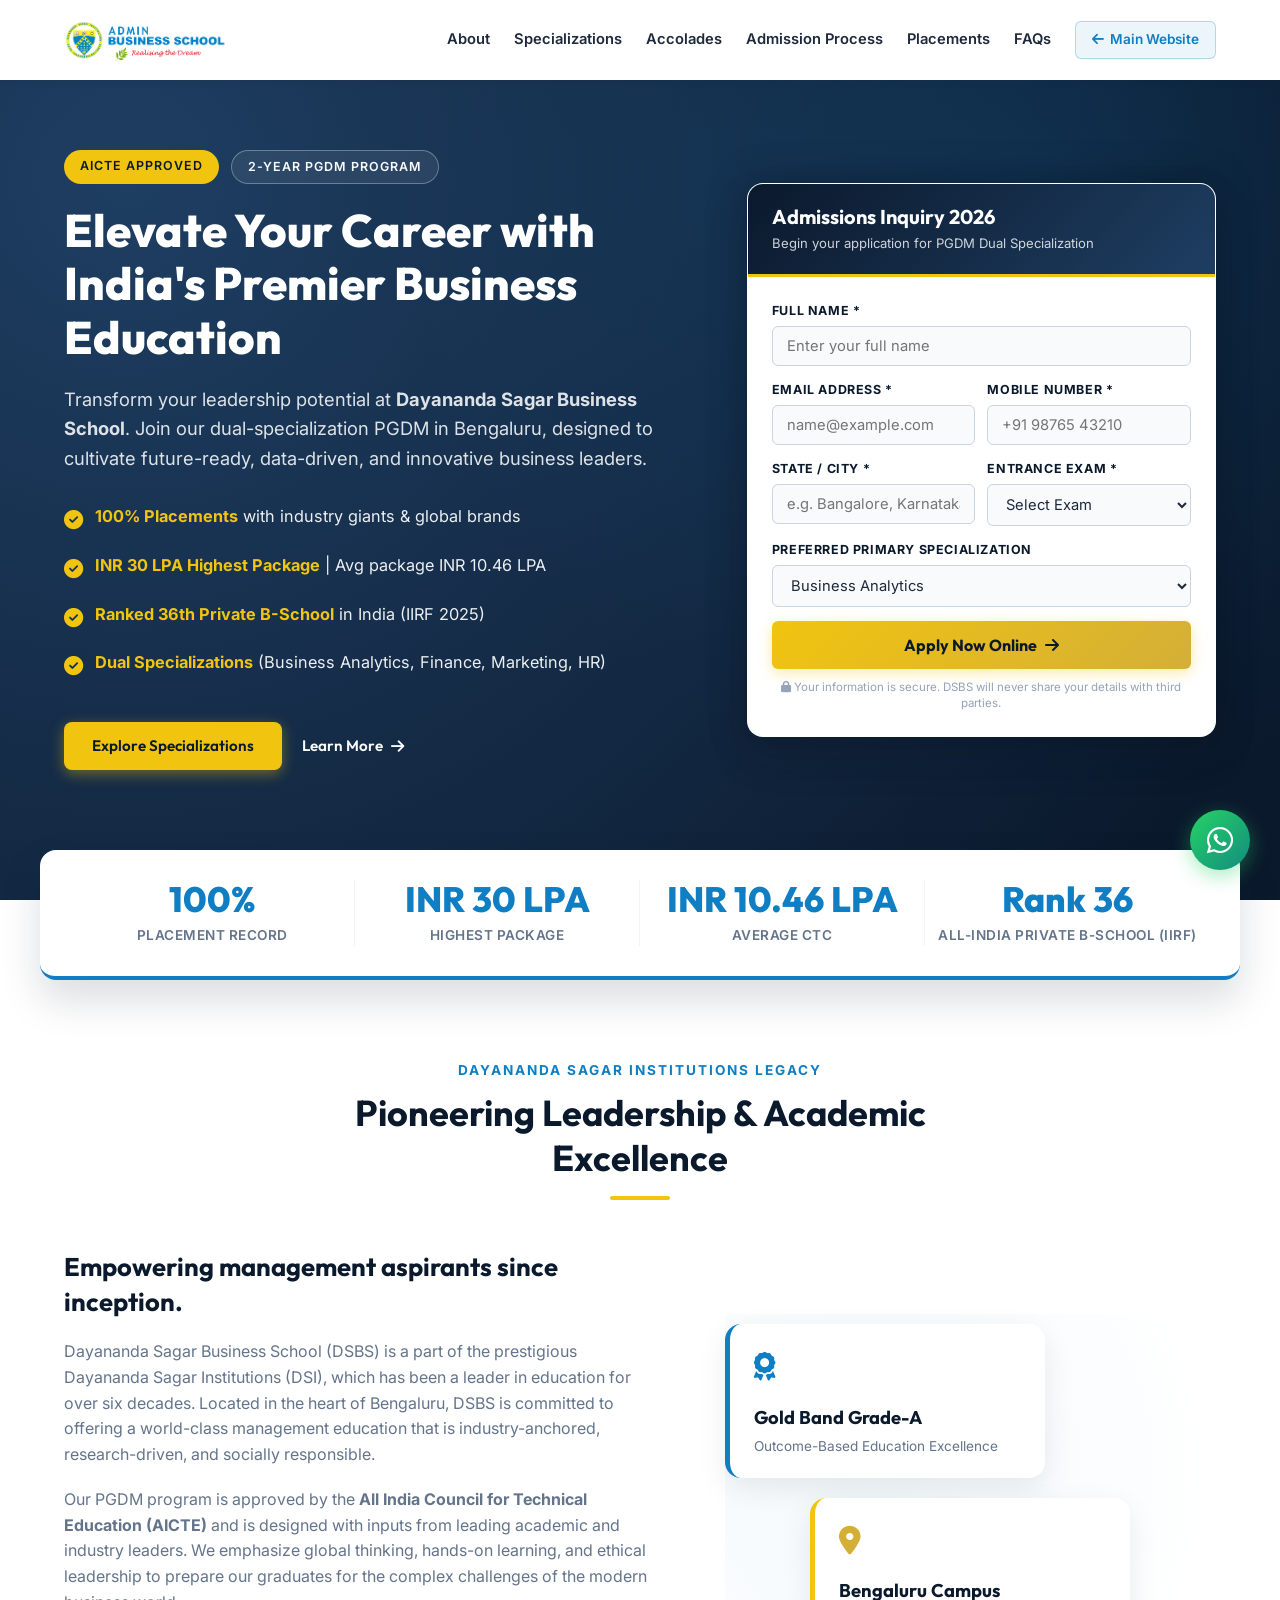
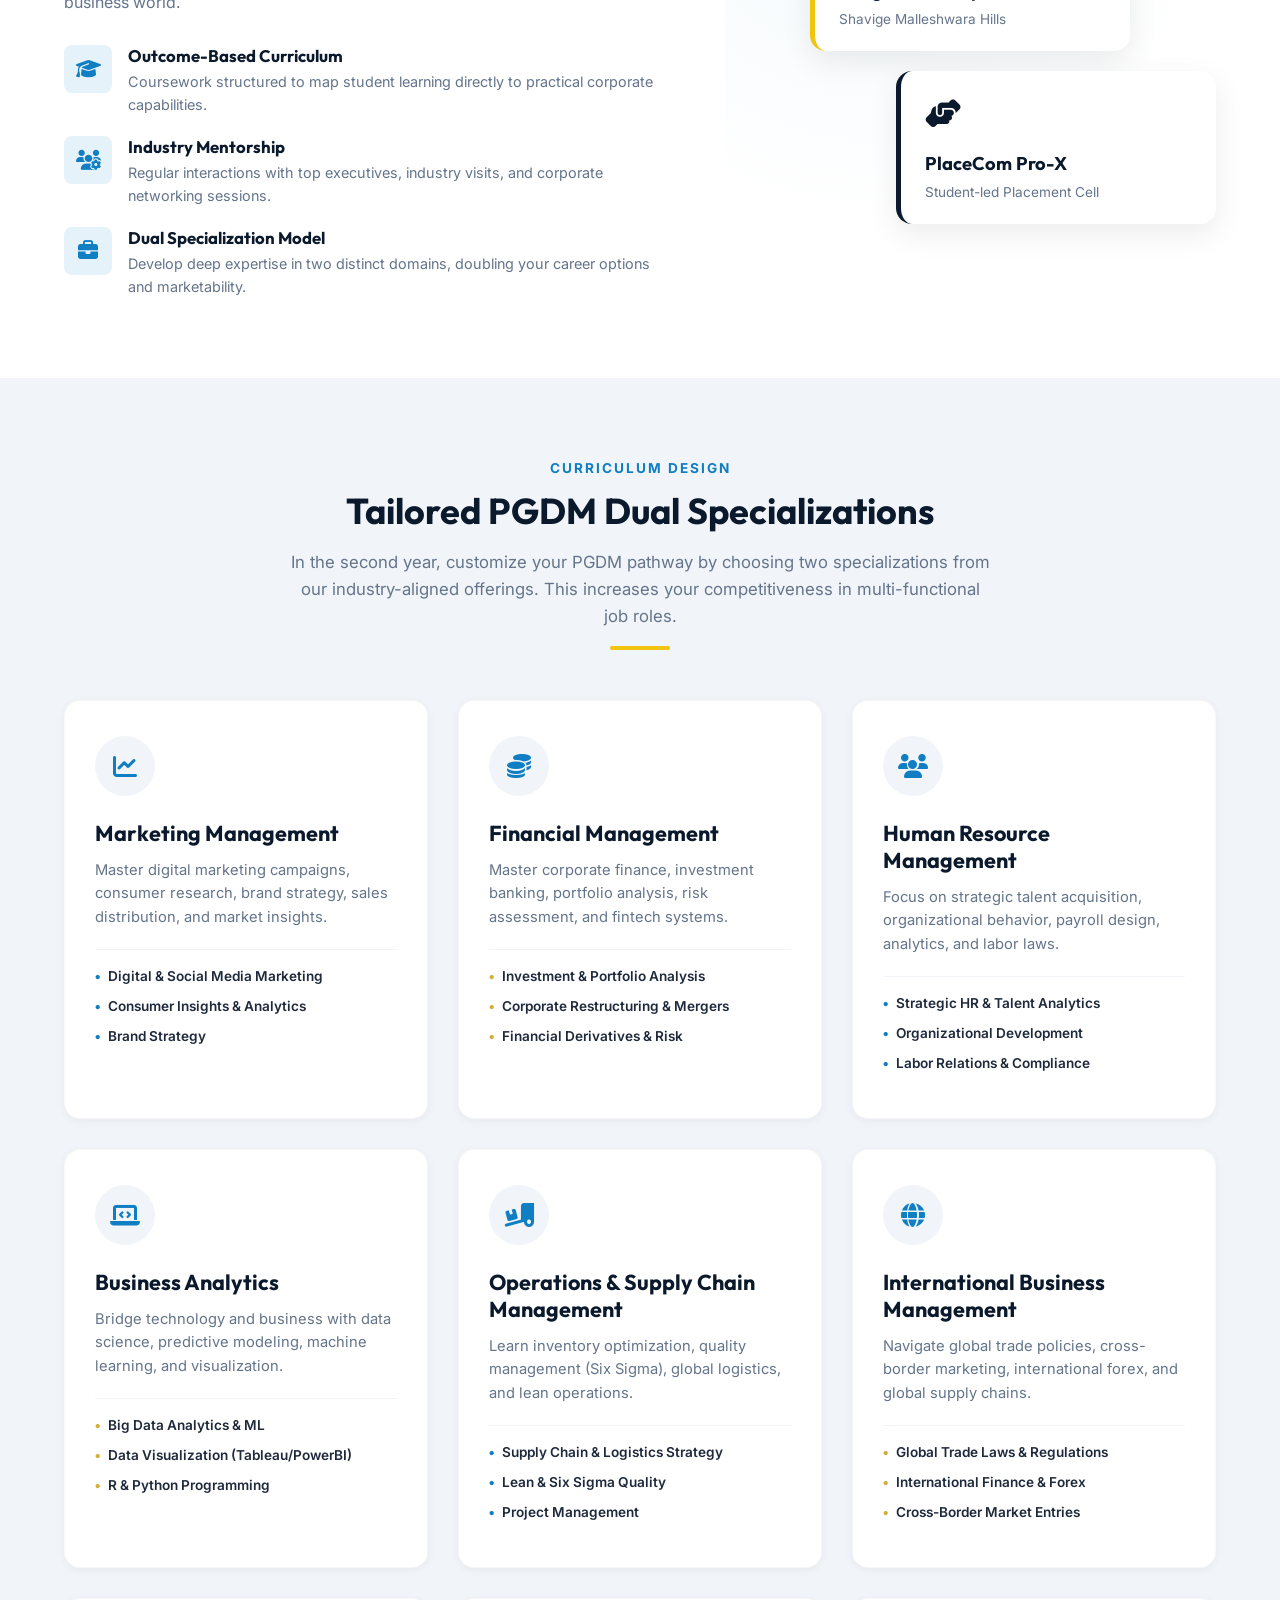
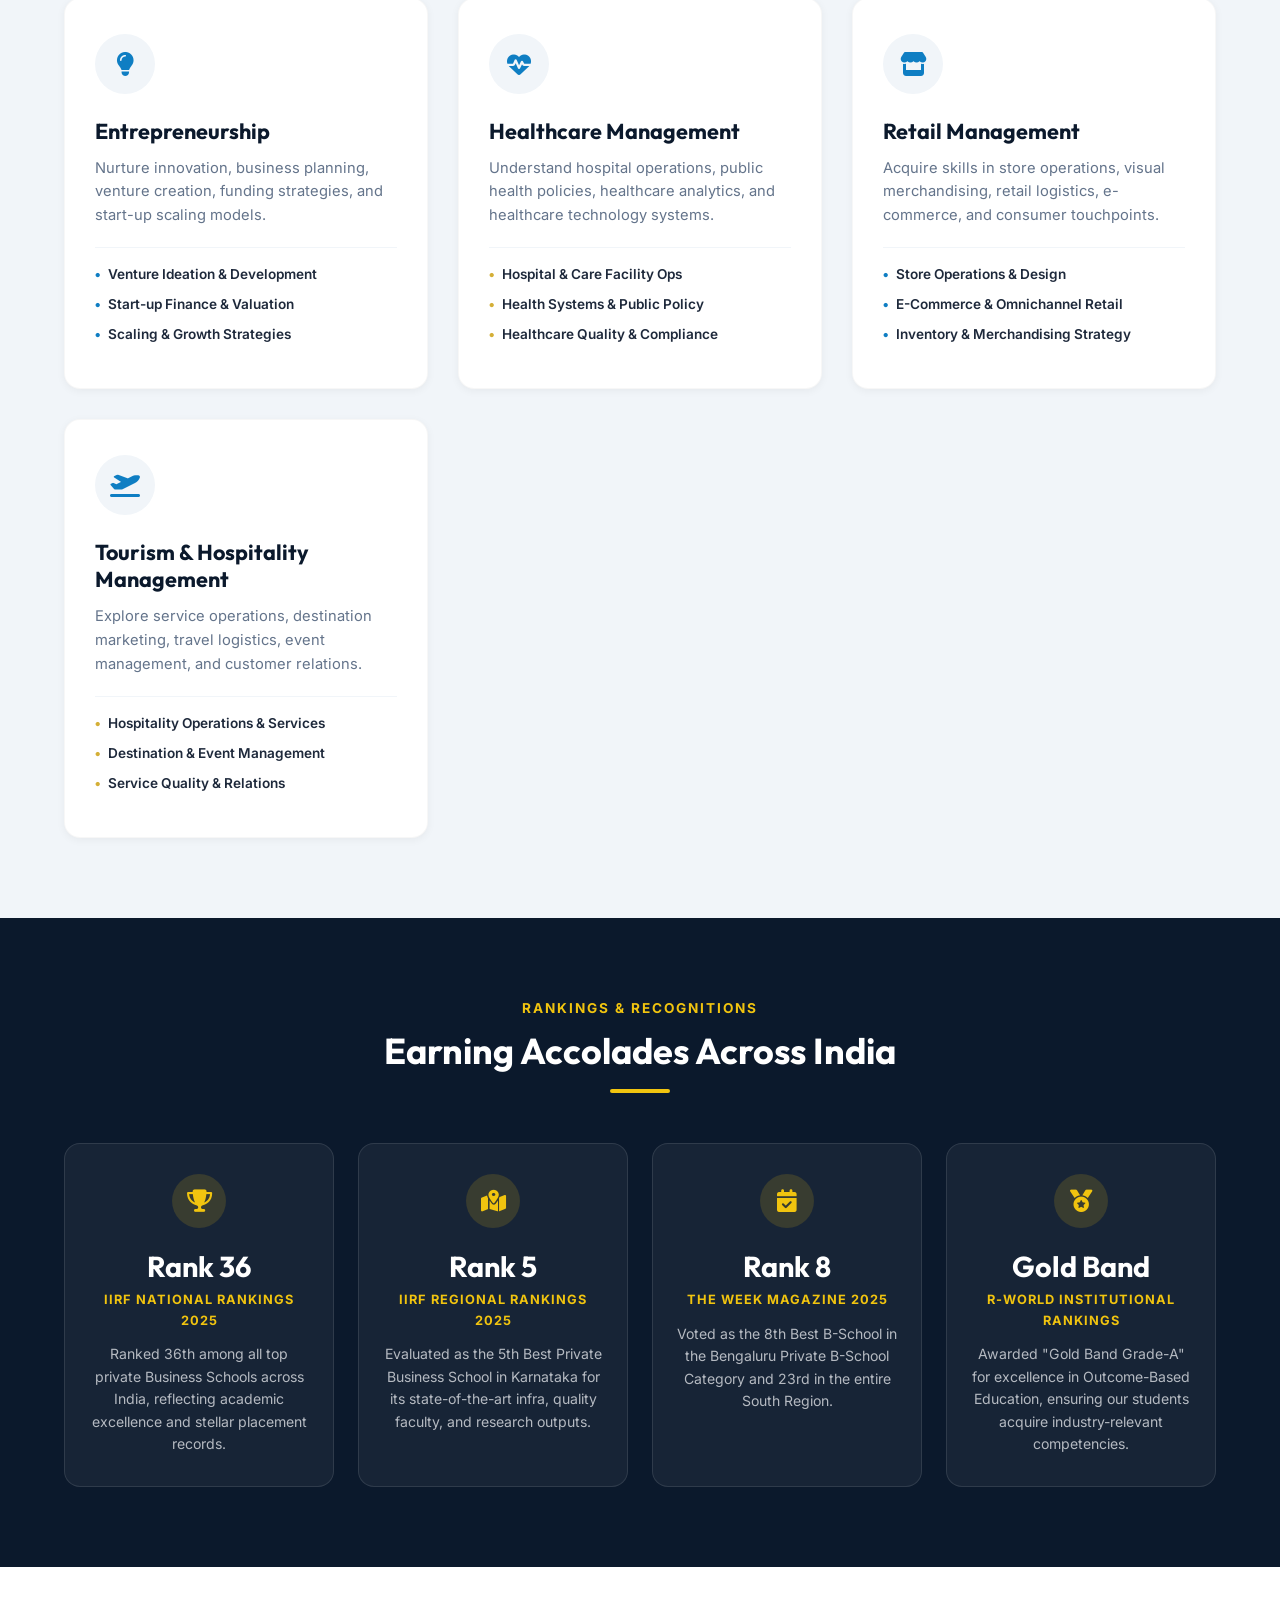
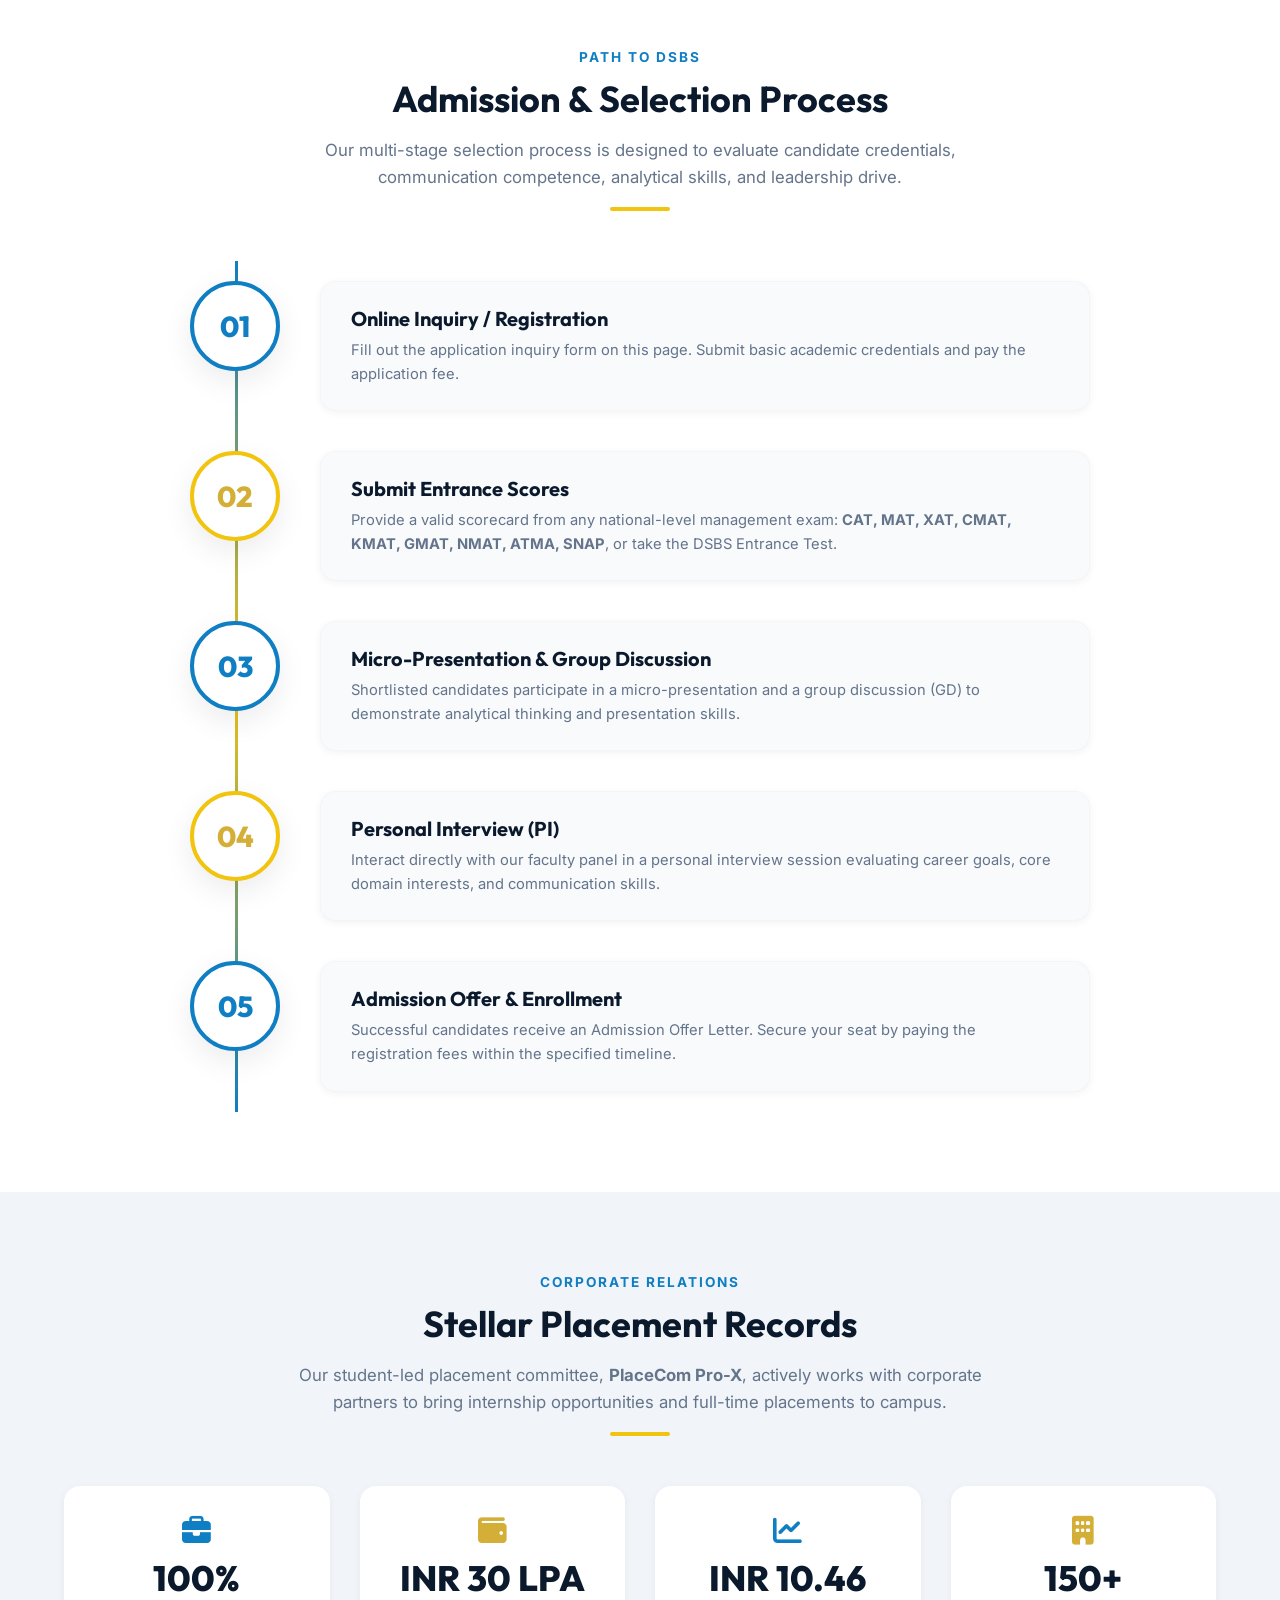
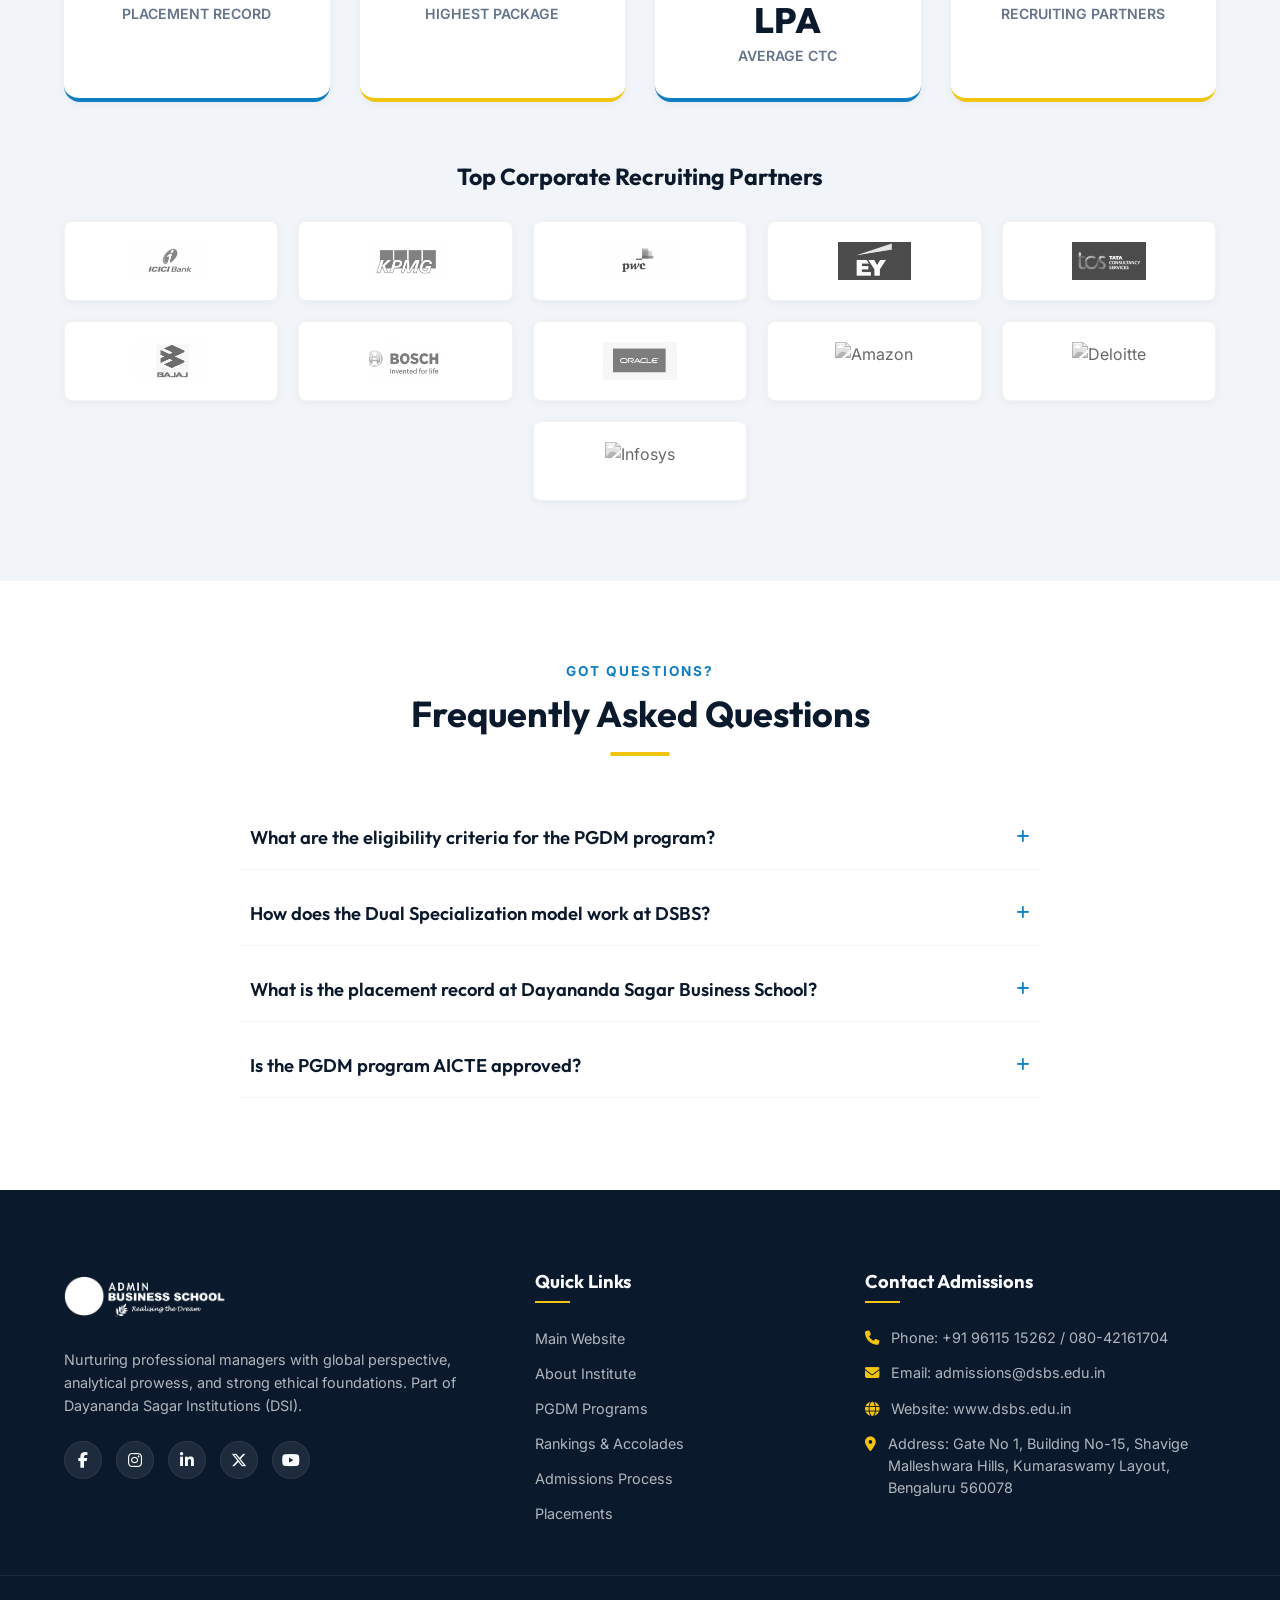
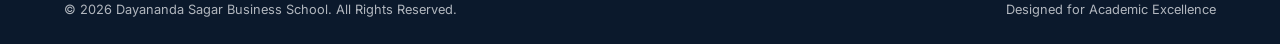
==== apply-now/index.html @ 883d714f "feat(apply-now): implement dedicated Apply Now landing page replicating https://dsbs.edu.in/apply-no" ====
<!DOCTYPE html>
<html lang="en">
<head>
    <meta charset="UTF-8">
    <meta name="viewport" content="width=device-width, initial-scale=1.0, shrink-to-fit=no">
    <meta name="description" content="Apply for AICTE Approved PGDM Admission 2026-28 at Dayananda Sagar Business School (DSBS) Bangalore. 100% placements, INR 30 LPA highest package, dual specializations.">
    <title>Dayananda Sagar Business School (DSBS) - PGDM Admissions 2026</title>
    
    <!-- Favicon -->
    <link rel="icon" type="image/png" sizes="16x16" href="../images/dsblogo-1.png">
    
    <!-- Google Fonts: Outfit & Inter for premium typography -->
    <link rel="preconnect" href="https://fonts.googleapis.com">
    <link rel="preconnect" href="https://fonts.gstatic.com" crossorigin>
    <link href="https://fonts.googleapis.com/css2?family=Inter:wght@300;400;500;600;700&family=Outfit:wght@400;500;600;700;800&display=swap" rel="stylesheet">
    
    <!-- FontAwesome 6 for Icons -->
    <link rel="stylesheet" href="https://cdnjs.cloudflare.com/ajax/libs/font-awesome/6.5.2/css/all.min.css">
    
    <!-- Apply Now Stylesheet -->
    <link rel="stylesheet" href="../assets/css/apply-now.css">

    <!-- ExtraaEdge Form CRM Widget Script -->
    <script src="https://eeconfigstaticfiles.blob.core.windows.net/staticfiles/dsbs/ee-form-widget/form-1/widget.js" defer></script>
</head>
<body>

    <!-- NAVIGATION BAR -->
    <header class="navbar" id="navbar">
        <div class="nav-container">
            <a href="../index.html" class="logo" id="logo-link" title="Dayananda Sagar Business School">
                <img src="../images/dsblogo-1.png" alt="DSBS Logo" class="header-logo-img">
            </a>
            
            <nav class="nav-links">
                <a href="#about" class="nav-link">About</a>
                <a href="#specializations" class="nav-link">Specializations</a>
                <a href="#rankings" class="nav-link">Accolades</a>
                <a href="#admissions" class="nav-link">Admission Process</a>
                <a href="#placements" class="nav-link">Placements</a>
                <a href="#faq" class="nav-link">FAQs</a>
                <a href="../index.html" class="nav-main-site-btn"><i class="fa-solid fa-arrow-left"></i> Main Website</a>
            </nav>

            <button class="mobile-menu-btn" id="menu-toggle-btn" aria-label="Open Mobile Menu">
                <span class="bar"></span>
                <span class="bar"></span>
                <span class="bar"></span>
            </button>
        </div>
    </header>

    <!-- MOBILE NAVIGATION MENU (DRAWER) -->
    <div class="backdrop" id="backdrop"></div>
    <div class="mobile-nav" id="mobile-nav">
        <div class="mobile-nav-header">
            <span>Navigation Menu</span>
            <button class="close-btn" id="menu-close-btn" aria-label="Close Mobile Menu">
                <i class="fa-solid fa-xmark"></i>
            </button>
        </div>
        <div class="mobile-nav-list">
            <a href="../index.html" class="mobile-nav-item" style="color: var(--accent-blue);"><i class="fa-solid fa-house"></i> Main Website</a>
            <a href="#about" class="mobile-nav-item">About</a>
            <a href="#specializations" class="mobile-nav-item">Specializations</a>
            <a href="#rankings" class="mobile-nav-item">Accolades</a>
            <a href="#admissions" class="mobile-nav-item">Admission Process</a>
            <a href="#placements" class="mobile-nav-item">Placements</a>
            <a href="#faq" class="mobile-nav-item">FAQs</a>
        </div>
    </div>

    <!-- HERO SECTION -->
    <section class="hero-section" id="hero-section">
        <div class="hero-overlay"></div>
        <div class="container hero-container">
            <!-- Left Info Column -->
            <div class="hero-content">
                <div class="badge-container">
                    <span class="badge badge-accent">AICTE Approved</span>
                    <span class="badge badge-outline">2-Year PGDM Program</span>
                </div>
                
                <h1 class="hero-title">Elevate Your Career with India's Premier Business Education</h1>
                
                <p class="hero-subtitle">
                    Transform your leadership potential at <strong>Dayananda Sagar Business School</strong>. Join our dual-specialization PGDM in Bengaluru, designed to cultivate future-ready, data-driven, and innovative business leaders.
                </p>
                
                <ul class="hero-features">
                    <li>
                        <div class="feat-icon"><i class="fa-solid fa-circle-check"></i></div>
                        <div class="feat-text"><strong>100% Placements</strong> with industry giants &amp; global brands</div>
                    </li>
                    <li>
                        <div class="feat-icon"><i class="fa-solid fa-circle-check"></i></div>
                        <div class="feat-text"><strong>INR 30 LPA Highest Package</strong> | Avg package INR 10.46 LPA</div>
                    </li>
                    <li>
                        <div class="feat-icon"><i class="fa-solid fa-circle-check"></i></div>
                        <div class="feat-text"><strong>Ranked 36th Private B-School</strong> in India (IIRF 2025)</div>
                    </li>
                    <li>
                        <div class="feat-icon"><i class="fa-solid fa-circle-check"></i></div>
                        <div class="feat-text"><strong>Dual Specializations</strong> (Business Analytics, Finance, Marketing, HR)</div>
                    </li>
                </ul>

                <div class="hero-cta-group">
                    <a href="#specializations" class="btn btn-secondary">Explore Specializations</a>
                    <a href="#about" class="btn btn-text">Learn More <i class="fa-solid fa-arrow-right"></i></a>
                </div>
            </div>

            <!-- Right Form Column -->
            <div class="hero-form-wrapper">
                <!-- ExtraaEdge CRM Widget Container (mount point) -->
                <div id="ee-form-1">
                    <!-- High-Converting Application Form -->
                    <div class="form-header-bar">
                        <h3>Admissions Inquiry 2026</h3>
                        <p>Begin your application for PGDM Dual Specialization</p>
                    </div>

                    <div class="native-form-body">
                        <div id="form-success-banner" class="form-success-banner">
                            <i class="fa-solid fa-circle-check" style="font-size: 1.5rem; margin-bottom: 6px; display: block;"></i>
                            <strong>Application Submitted!</strong>
                            <p style="margin: 4px 0 0; font-size: 0.85rem;">Our Admissions Team will contact you within 24 hours.</p>
                        </div>

                        <form id="dsbs-apply-native-form">
                            <div class="form-group">
                                <label for="applicant_name">Full Name *</label>
                                <input type="text" id="applicant_name" name="name" placeholder="Enter your full name" required>
                            </div>

                            <div class="form-row">
                                <div class="form-group">
                                    <label for="applicant_email">Email Address *</label>
                                    <input type="email" id="applicant_email" name="email" placeholder="name@example.com" required>
                                </div>
                                <div class="form-group">
                                    <label for="applicant_phone">Mobile Number *</label>
                                    <input type="tel" id="applicant_phone" name="phone" placeholder="+91 98765 43210" pattern="[0-9+ -]{10,15}" required>
                                </div>
                            </div>

                            <div class="form-row">
                                <div class="form-group">
                                    <label for="applicant_state">State / City *</label>
                                    <input type="text" id="applicant_state" name="location" placeholder="e.g. Bangalore, Karnataka" required>
                                </div>
                                <div class="form-group">
                                    <label for="applicant_exam">Entrance Exam *</label>
                                    <select id="applicant_exam" name="exam" required>
                                        <option value="" disabled selected>Select Exam</option>
                                        <option value="CAT">CAT</option>
                                        <option value="MAT">MAT</option>
                                        <option value="XAT">XAT</option>
                                        <option value="CMAT">CMAT</option>
                                        <option value="KMAT">KMAT</option>
                                        <option value="GMAT">GMAT</option>
                                        <option value="DSBS Test">DSBS Entrance Test</option>
                                        <option value="Awaiting Result">Appearing / Awaiting</option>
                                    </select>
                                </div>
                            </div>

                            <div class="form-group">
                                <label for="applicant_spec">Preferred Primary Specialization</label>
                                <select id="applicant_spec" name="specialization">
                                    <option value="Business Analytics">Business Analytics</option>
                                    <option value="Financial Management">Financial Management</option>
                                    <option value="Marketing Management">Marketing Management</option>
                                    <option value="Human Resources Management">Human Resources Management</option>
                                    <option value="Operations & Supply Chain">Operations &amp; Supply Chain</option>
                                    <option value="International Business">International Business</option>
                                    <option value="Entrepreneurship">Entrepreneurship</option>
                                </select>
                            </div>

                            <button type="submit" class="btn-form-submit">
                                <span>Apply Now Online</span>
                                <i class="fa-solid fa-arrow-right"></i>
                            </button>

                            <p class="form-privacy-note">
                                <i class="fa-solid fa-lock"></i> Your information is secure. DSBS will never share your details with third parties.
                            </p>
                        </form>
                    </div>
                </div>
            </div>
        </div>
    </section>

    <!-- QUICK STATS BAR -->
    <section class="stats-bar">
        <div class="container stats-container">
            <div class="stat-item">
                <span class="stat-number">100%</span>
                <span class="stat-label">Placement Record</span>
            </div>
            <div class="stat-item">
                <span class="stat-number">INR 30 LPA</span>
                <span class="stat-label">Highest Package</span>
            </div>
            <div class="stat-item">
                <span class="stat-number">INR 10.46 LPA</span>
                <span class="stat-label">Average CTC</span>
            </div>
            <div class="stat-item">
                <span class="stat-number">Rank 36</span>
                <span class="stat-label">All-India Private B-School (IIRF)</span>
            </div>
        </div>
    </section>

    <!-- ABOUT INSTITUTE SECTION -->
    <section class="about-section" id="about">
        <div class="container">
            <div class="section-header text-center">
                <span class="sub-heading">Dayananda Sagar Institutions Legacy</span>
                <h2>Pioneering Leadership &amp; Academic Excellence</h2>
                <div class="divider"></div>
            </div>
            
            <div class="about-grid">
                <div class="about-text-content">
                    <h3>Empowering management aspirants since inception.</h3>
                    <p>
                        Dayananda Sagar Business School (DSBS) is a part of the prestigious Dayananda Sagar Institutions (DSI), which has been a leader in education for over six decades. Located in the heart of Bengaluru, DSBS is committed to offering a world-class management education that is industry-anchored, research-driven, and socially responsible.
                    </p>
                    <p>
                        Our PGDM program is approved by the <strong>All India Council for Technical Education (AICTE)</strong> and is designed with inputs from leading academic and industry leaders. We emphasize global thinking, hands-on learning, and ethical leadership to prepare our graduates for the complex challenges of the modern business world.
                    </p>
                    
                    <div class="key-features-bullets">
                        <div class="bullet-item">
                            <span class="bullet-icon"><i class="fa-solid fa-graduation-cap"></i></span>
                            <div>
                                <h4>Outcome-Based Curriculum</h4>
                                <p>Coursework structured to map student learning directly to practical corporate capabilities.</p>
                            </div>
                        </div>
                        <div class="bullet-item">
                            <span class="bullet-icon"><i class="fa-solid fa-users-gear"></i></span>
                            <div>
                                <h4>Industry Mentorship</h4>
                                <p>Regular interactions with top executives, industry visits, and corporate networking sessions.</p>
                            </div>
                        </div>
                        <div class="bullet-item">
                            <span class="bullet-icon"><i class="fa-solid fa-briefcase"></i></span>
                            <div>
                                <h4>Dual Specialization Model</h4>
                                <p>Develop deep expertise in two distinct domains, doubling your career options and marketability.</p>
                            </div>
                        </div>
                    </div>
                </div>
                
                <div class="about-visual">
                    <div class="image-wrapper">
                        <div class="visual-card visual-card-1">
                            <span class="v-icon"><i class="fa-solid fa-award"></i></span>
                            <span class="v-title">Gold Band Grade-A</span>
                            <span class="v-desc">Outcome-Based Education Excellence</span>
                        </div>
                        <div class="visual-card visual-card-2">
                            <span class="v-icon"><i class="fa-solid fa-location-dot"></i></span>
                            <span class="v-title">Bengaluru Campus</span>
                            <span class="v-desc">Shavige Malleshwara Hills</span>
                        </div>
                        <div class="visual-card visual-card-3">
                            <span class="v-icon"><i class="fa-solid fa-handshake-angle"></i></span>
                            <span class="v-title">PlaceCom Pro-X</span>
                            <span class="v-desc">Student-led Placement Cell</span>
                        </div>
                    </div>
                </div>
            </div>
        </div>
    </section>

    <!-- PGDM DUAL SPECIALIZATIONS SECTION -->
    <section class="specializations-section" id="specializations">
        <div class="container">
            <div class="section-header text-center">
                <span class="sub-heading">Curriculum Design</span>
                <h2>Tailored PGDM Dual Specializations</h2>
                <p class="section-intro">
                    In the second year, customize your PGDM pathway by choosing two specializations from our industry-aligned offerings. This increases your competitiveness in multi-functional job roles.
                </p>
                <div class="divider"></div>
            </div>

            <div class="spec-grid">
                <!-- Marketing -->
                <div class="spec-card">
                    <div class="card-icon"><i class="fa-solid fa-chart-line"></i></div>
                    <h3>Marketing Management</h3>
                    <p>Master digital marketing campaigns, consumer research, brand strategy, sales distribution, and market insights.</p>
                    <ul class="spec-topics">
                        <li>Digital &amp; Social Media Marketing</li>
                        <li>Consumer Insights &amp; Analytics</li>
                        <li>Brand Strategy</li>
                    </ul>
                </div>

                <!-- Finance -->
                <div class="spec-card">
                    <div class="card-icon"><i class="fa-solid fa-coins"></i></div>
                    <h3>Financial Management</h3>
                    <p>Master corporate finance, investment banking, portfolio analysis, risk assessment, and fintech systems.</p>
                    <ul class="spec-topics">
                        <li>Investment &amp; Portfolio Analysis</li>
                        <li>Corporate Restructuring &amp; Mergers</li>
                        <li>Financial Derivatives &amp; Risk</li>
                    </ul>
                </div>

                <!-- HR -->
                <div class="spec-card">
                    <div class="card-icon"><i class="fa-solid fa-users"></i></div>
                    <h3>Human Resource Management</h3>
                    <p>Focus on strategic talent acquisition, organizational behavior, payroll design, analytics, and labor laws.</p>
                    <ul class="spec-topics">
                        <li>Strategic HR &amp; Talent Analytics</li>
                        <li>Organizational Development</li>
                        <li>Labor Relations &amp; Compliance</li>
                    </ul>
                </div>

                <!-- Business Analytics -->
                <div class="spec-card">
                    <div class="card-icon"><i class="fa-solid fa-laptop-code"></i></div>
                    <h3>Business Analytics</h3>
                    <p>Bridge technology and business with data science, predictive modeling, machine learning, and visualization.</p>
                    <ul class="spec-topics">
                        <li>Big Data Analytics &amp; ML</li>
                        <li>Data Visualization (Tableau/PowerBI)</li>
                        <li>R &amp; Python Programming</li>
                    </ul>
                </div>

                <!-- Operations & Supply Chain -->
                <div class="spec-card">
                    <div class="card-icon"><i class="fa-solid fa-truck-ramp-box"></i></div>
                    <h3>Operations &amp; Supply Chain Management</h3>
                    <p>Learn inventory optimization, quality management (Six Sigma), global logistics, and lean operations.</p>
                    <ul class="spec-topics">
                        <li>Supply Chain &amp; Logistics Strategy</li>
                        <li>Lean &amp; Six Sigma Quality</li>
                        <li>Project Management</li>
                    </ul>
                </div>

                <!-- International Business -->
                <div class="spec-card">
                    <div class="card-icon"><i class="fa-solid fa-globe"></i></div>
                    <h3>International Business Management</h3>
                    <p>Navigate global trade policies, cross-border marketing, international forex, and global supply chains.</p>
                    <ul class="spec-topics">
                        <li>Global Trade Laws &amp; Regulations</li>
                        <li>International Finance &amp; Forex</li>
                        <li>Cross-Border Market Entries</li>
                    </ul>
                </div>

                <!-- Entrepreneurship -->
                <div class="spec-card">
                    <div class="card-icon"><i class="fa-solid fa-lightbulb"></i></div>
                    <h3>Entrepreneurship</h3>
                    <p>Nurture innovation, business planning, venture creation, funding strategies, and start-up scaling models.</p>
                    <ul class="spec-topics">
                        <li>Venture Ideation &amp; Development</li>
                        <li>Start-up Finance &amp; Valuation</li>
                        <li>Scaling &amp; Growth Strategies</li>
                    </ul>
                </div>

                <!-- Healthcare Management -->
                <div class="spec-card">
                    <div class="card-icon"><i class="fa-solid fa-heart-pulse"></i></div>
                    <h3>Healthcare Management</h3>
                    <p>Understand hospital operations, public health policies, healthcare analytics, and healthcare technology systems.</p>
                    <ul class="spec-topics">
                        <li>Hospital &amp; Care Facility Ops</li>
                        <li>Health Systems &amp; Public Policy</li>
                        <li>Healthcare Quality &amp; Compliance</li>
                    </ul>
                </div>

                <!-- Retail Management -->
                <div class="spec-card">
                    <div class="card-icon"><i class="fa-solid fa-store"></i></div>
                    <h3>Retail Management</h3>
                    <p>Acquire skills in store operations, visual merchandising, retail logistics, e-commerce, and consumer touchpoints.</p>
                    <ul class="spec-topics">
                        <li>Store Operations &amp; Design</li>
                        <li>E-Commerce &amp; Omnichannel Retail</li>
                        <li>Inventory &amp; Merchandising Strategy</li>
                    </ul>
                </div>

                <!-- Tourism & Hospitality Management -->
                <div class="spec-card">
                    <div class="card-icon"><i class="fa-solid fa-plane-departure"></i></div>
                    <h3>Tourism &amp; Hospitality Management</h3>
                    <p>Explore service operations, destination marketing, travel logistics, event management, and customer relations.</p>
                    <ul class="spec-topics">
                        <li>Hospitality Operations &amp; Services</li>
                        <li>Destination &amp; Event Management</li>
                        <li>Service Quality &amp; Relations</li>
                    </ul>
                </div>
            </div>
        </div>
    </section>

    <!-- ACCOLADES & RANKINGS SECTION -->
    <section class="rankings-section" id="rankings">
        <div class="container">
            <div class="section-header text-center">
                <span class="sub-heading">Rankings &amp; Recognitions</span>
                <h2>Earning Accolades Across India</h2>
                <div class="divider"></div>
            </div>

            <div class="rankings-grid">
                <div class="rank-card">
                    <div class="rank-badge"><i class="fa-solid fa-trophy"></i></div>
                    <h3>Rank 36</h3>
                    <p class="rank-source">IIRF National Rankings 2025</p>
                    <p class="rank-desc">Ranked 36th among all top private Business Schools across India, reflecting academic excellence and stellar placement records.</p>
                </div>

                <div class="rank-card">
                    <div class="rank-badge"><i class="fa-solid fa-map-location-dot"></i></div>
                    <h3>Rank 5</h3>
                    <p class="rank-source">IIRF Regional Rankings 2025</p>
                    <p class="rank-desc">Evaluated as the 5th Best Private Business School in Karnataka for its state-of-the-art infra, quality faculty, and research outputs.</p>
                </div>

                <div class="rank-card">
                    <div class="rank-badge"><i class="fa-solid fa-calendar-check"></i></div>
                    <h3>Rank 8</h3>
                    <p class="rank-source">The Week Magazine 2025</p>
                    <p class="rank-desc">Voted as the 8th Best B-School in the Bengaluru Private B-School Category and 23rd in the entire South Region.</p>
                </div>

                <div class="rank-card">
                    <div class="rank-badge"><i class="fa-solid fa-medal"></i></div>
                    <h3>Gold Band</h3>
                    <p class="rank-source">R-World Institutional Rankings</p>
                    <p class="rank-desc">Awarded "Gold Band Grade-A" for excellence in Outcome-Based Education, ensuring our students acquire industry-relevant competencies.</p>
                </div>
            </div>
        </div>
    </section>

    <!-- ADMISSION PROCESS SECTION -->
    <section class="admissions-section" id="admissions">
        <div class="container">
            <div class="section-header text-center">
                <span class="sub-heading">Path to DSBS</span>
                <h2>Admission &amp; Selection Process</h2>
                <p class="section-intro">Our multi-stage selection process is designed to evaluate candidate credentials, communication competence, analytical skills, and leadership drive.</p>
                <div class="divider"></div>
            </div>

            <div class="timeline">
                <div class="timeline-step">
                    <div class="step-num">01</div>
                    <div class="step-content">
                        <h3>Online Inquiry / Registration</h3>
                        <p>Fill out the application inquiry form on this page. Submit basic academic credentials and pay the application fee.</p>
                    </div>
                </div>

                <div class="timeline-step">
                    <div class="step-num">02</div>
                    <div class="step-content">
                        <h3>Submit Entrance Scores</h3>
                        <p>Provide a valid scorecard from any national-level management exam: <strong>CAT, MAT, XAT, CMAT, KMAT, GMAT, NMAT, ATMA, SNAP</strong>, or take the DSBS Entrance Test.</p>
                    </div>
                </div>

                <div class="timeline-step">
                    <div class="step-num">03</div>
                    <div class="step-content">
                        <h3>Micro-Presentation &amp; Group Discussion</h3>
                        <p>Shortlisted candidates participate in a micro-presentation and a group discussion (GD) to demonstrate analytical thinking and presentation skills.</p>
                    </div>
                </div>

                <div class="timeline-step">
                    <div class="step-num">04</div>
                    <div class="step-content">
                        <h3>Personal Interview (PI)</h3>
                        <p>Interact directly with our faculty panel in a personal interview session evaluating career goals, core domain interests, and communication skills.</p>
                    </div>
                </div>

                <div class="timeline-step">
                    <div class="step-num">05</div>
                    <div class="step-content">
                        <h3>Admission Offer &amp; Enrollment</h3>
                        <p>Successful candidates receive an Admission Offer Letter. Secure your seat by paying the registration fees within the specified timeline.</p>
                    </div>
                </div>
            </div>
        </div>
    </section>

    <!-- PLACEMENTS SECTION -->
    <section class="placements-section" id="placements">
        <div class="container">
            <div class="section-header text-center">
                <span class="sub-heading">Corporate Relations</span>
                <h2>Stellar Placement Records</h2>
                <p class="section-intro">Our student-led placement committee, <strong>PlaceCom Pro-X</strong>, actively works with corporate partners to bring internship opportunities and full-time placements to campus.</p>
                <div class="divider"></div>
            </div>

            <div class="placements-stats-grid">
                <div class="p-stat-box">
                    <i class="fa-solid fa-briefcase"></i>
                    <span class="p-num">100%</span>
                    <span class="p-label">Placement Record</span>
                </div>
                <div class="p-stat-box">
                    <i class="fa-solid fa-wallet"></i>
                    <span class="p-num">INR 30 LPA</span>
                    <span class="p-label">Highest Package</span>
                </div>
                <div class="p-stat-box">
                    <i class="fa-solid fa-chart-line"></i>
                    <span class="p-num">INR 10.46 LPA</span>
                    <span class="p-label">Average CTC</span>
                </div>
                <div class="p-stat-box">
                    <i class="fa-solid fa-building"></i>
                    <span class="p-num">150+</span>
                    <span class="p-label">Recruiting Partners</span>
                </div>
            </div>

            <h3 class="recruiters-title text-center">Top Corporate Recruiting Partners</h3>
            <div class="recruiters-grid">
                <div class="recruiter-card">
                    <img src="../images/ici-290x150-652e96c1dce0430c825d082c06302d3a.png" alt="ICICI Bank" class="recruiter-logo">
                </div>
                <div class="recruiter-card">
                    <img src="../images/kp-290x150-a3d18a7ab4d5923e657d76c8369163db.png" alt="KPMG" class="recruiter-logo">
                </div>
                <div class="recruiter-card">
                    <img src="../images/pwc-290x150-c10855eab670dd946bd134a850440060.png" alt="PwC" class="recruiter-logo">
                </div>
                <div class="recruiter-card">
                    <img src="../images/ey-290x150-514b990768839bff21531dd0db56b975.png" alt="EY" class="recruiter-logo">
                </div>
                <div class="recruiter-card">
                    <img src="../images/tcs-290x150-6fdfa428506746f9fcc61ae6b4912d17.png" alt="TCS" class="recruiter-logo">
                </div>
                <div class="recruiter-card">
                    <img src="../images/baj-290x150-76e75b9d76d6fc0e5b655faa1bf0ce72.png" alt="Bajaj Finserv" class="recruiter-logo">
                </div>
                <div class="recruiter-card">
                    <img src="../images/bosc-290x150-a82888b56e826d8c9c59e9a03138d196.png" alt="Bosch" class="recruiter-logo">
                </div>
                <div class="recruiter-card">
                    <img src="../images/ora-290x150-081d07fc1c2f4934465fb97059ebc447.png" alt="Oracle" class="recruiter-logo">
                </div>
                <div class="recruiter-card">
                    <img src="https://upload.wikimedia.org/wikipedia/commons/a/a9/Amazon_logo.svg" alt="Amazon" class="recruiter-logo">
                </div>
                <div class="recruiter-card">
                    <img src="https://upload.wikimedia.org/wikipedia/commons/e/ed/Logo_of_Deloitte.svg" alt="Deloitte" class="recruiter-logo">
                </div>
                <div class="recruiter-card">
                    <img src="https://upload.wikimedia.org/wikipedia/commons/9/95/Infosys_logo.svg" alt="Infosys" class="recruiter-logo">
                </div>
            </div>
        </div>
    </section>

    <!-- FAQ SECTION -->
    <section class="faq-section" id="faq">
        <div class="container">
            <div class="section-header text-center">
                <span class="sub-heading">Got Questions?</span>
                <h2>Frequently Asked Questions</h2>
                <div class="divider"></div>
            </div>

            <div class="faq-accordion">
                <div class="faq-item">
                    <button class="faq-question">
                        <span>What are the eligibility criteria for the PGDM program?</span>
                        <span class="faq-icon"><i class="fa-solid fa-plus"></i></span>
                    </button>
                    <div class="faq-answer">
                        <p>Candidates must hold a Bachelor’s degree in any discipline from a recognized university with a minimum aggregate of 50% marks (45% for SC/ST candidates). In addition, candidates must have a valid score in CAT, MAT, XAT, CMAT, GMAT, NMAT, ATMA, KMAT, SNAP, or the DSBS Entrance Test.</p>
                    </div>
                </div>

                <div class="faq-item">
                    <button class="faq-question">
                        <span>How does the Dual Specialization model work at DSBS?</span>
                        <span class="faq-icon"><i class="fa-solid fa-plus"></i></span>
                    </button>
                    <div class="faq-answer">
                        <p>DSBS offers a unique dual specialization opportunity. During the first year, students cover core management concepts. In the second year, students choose two specializations (such as Business Analytics + Finance, or Marketing + HR) to pursue, doubling their domain knowledge and career opportunities in multi-functional job roles.</p>
                    </div>
                </div>

                <div class="faq-item">
                    <button class="faq-question">
                        <span>What is the placement record at Dayananda Sagar Business School?</span>
                        <span class="faq-icon"><i class="fa-solid fa-plus"></i></span>
                    </button>
                    <div class="faq-answer">
                        <p>DSBS has a stellar track record of 100% placements for its PGDM batches. For recent placement drives, the highest package offered was INR 30 LPA, and the average salary package ranges between INR 10.25 LPA and INR 10.46 LPA. Key recruiters include Amazon, Deloitte, KPMG, PwC, ICICI Bank, and Infosys.</p>
                    </div>
                </div>

                <div class="faq-item">
                    <button class="faq-question">
                        <span>Is the PGDM program AICTE approved?</span>
                        <span class="faq-icon"><i class="fa-solid fa-plus"></i></span>
                    </button>
                    <div class="faq-answer">
                        <p>Yes, the 2-Year Post Graduate Diploma in Management (PGDM) program at Dayananda Sagar Business School is fully approved by the All India Council for Technical Education (AICTE), Ministry of Education, Government of India.</p>
                    </div>
                </div>
            </div>
        </div>
    </section>

    <!-- WHATSAPP FLOATING BUTTON -->
    <a href="https://wa.me/919611515262?text=Hi%20I%20want%20to%20know%20about%20MBA%20admissions" class="whatsapp-float" target="_blank" rel="noopener" aria-label="Chat on WhatsApp">
        <i class="fa-brands fa-whatsapp"></i>
        <span class="whatsapp-tooltip">Chat with Admissions Panel</span>
    </a>

    <!-- FOOTER -->
    <footer class="footer">
        <div class="container footer-grid">
            <div class="footer-about">
                <a href="../index.html" class="footer-logo-link">
                    <img src="../images/dsblogo-1.png" alt="DSBS Logo" class="footer-logo-img">
                </a>
                <p>Nurturing professional managers with global perspective, analytical prowess, and strong ethical foundations. Part of Dayananda Sagar Institutions (DSI).</p>
                <div class="social-links">
                    <a href="https://www.facebook.com/Dayananda-Sagar-Business-School-DSBS-102601089234953" target="_blank" rel="noopener" aria-label="Facebook"><i class="fa-brands fa-facebook-f"></i></a>
                    <a href="https://www.instagram.com/dsbs_pgdm/" target="_blank" rel="noopener" aria-label="Instagram"><i class="fa-brands fa-instagram"></i></a>
                    <a href="https://www.linkedin.com/in/dayananda-sagar-business-school-dsbs-55bb971ba/" target="_blank" rel="noopener" aria-label="LinkedIn"><i class="fa-brands fa-linkedin-in"></i></a>
                    <a href="https://twitter.com/DSBSBangalore" target="_blank" rel="noopener" aria-label="Twitter"><i class="fa-brands fa-x-twitter"></i></a>
                    <a href="https://youtube.com/@dayanandsagarbusinessschoo6026" target="_blank" rel="noopener" aria-label="YouTube"><i class="fa-brands fa-youtube"></i></a>
                </div>
            </div>

            <div class="footer-links">
                <h3>Quick Links</h3>
                <ul>
                    <li><a href="../index.html">Main Website</a></li>
                    <li><a href="#about">About Institute</a></li>
                    <li><a href="#specializations">PGDM Programs</a></li>
                    <li><a href="#rankings">Rankings &amp; Accolades</a></li>
                    <li><a href="#admissions">Admissions Process</a></li>
                    <li><a href="#placements">Placements</a></li>
                </ul>
            </div>

            <div class="footer-contact">
                <h3>Contact Admissions</h3>
                <p><i class="fa-solid fa-phone"></i> <span>Phone: <a href="tel:+919611515262">+91 96115 15262</a> / <a href="tel:08042161704">080-42161704</a></span></p>
                <p><i class="fa-solid fa-envelope"></i> <span>Email: <a href="mailto:admissions@dsbs.edu.in">admissions@dsbs.edu.in</a></span></p>
                <p><i class="fa-solid fa-globe"></i> <span>Website: <a href="../index.html">www.dsbs.edu.in</a></span></p>
                <p><i class="fa-solid fa-location-dot"></i> <span>Address: Gate No 1, Building No-15, Shavige Malleshwara Hills, Kumaraswamy Layout, Bengaluru 560078</span></p>
            </div>
        </div>
        <div class="footer-bottom">
            <div class="container footer-bottom-flex">
                <p>&copy; 2026 Dayananda Sagar Business School. All Rights Reserved.</p>
                <p>Designed for Academic Excellence</p>
            </div>
        </div>
    </footer>

    <!-- Interactive Script -->
    <script src="../assets/js/apply-now.js"></script>
</body>
</html>
---- assets/css/apply-now.css ----
/* ==========================================================================
   Dayananda Sagar Business School (DSBS) - Apply Now Design System & Styles
   Direct Replica of https://dsbs.edu.in/apply-now/
   ========================================================================== */

/* 1. VARIABLES & THEME CONFIGURATION */
:root {
    /* Color Palette */
    --primary-navy: #0B192C;
    --secondary-navy: #1E3E62;
    --accent-blue: #0F7EC3;
    --accent-blue-rgb: 15, 126, 195;
    --accent-gold: #F1C40F;
    --accent-gold-dark: #D4AF37;
    --accent-gold-rgb: 241, 196, 15;

    /* Neutral Colors */
    --text-dark: #1E293B;
    --text-muted: #64748B;
    --text-light: #F8FAFC;
    --bg-light: #F8FAFC;
    --bg-white: #FFFFFF;
    --bg-gray: #F1F5F9;

    /* Layout Details */
    --navbar-height: 80px;
    --border-radius-sm: 8px;
    --border-radius-md: 16px;
    --border-radius-lg: 24px;
    --transition-smooth: all 0.35s cubic-bezier(0.25, 0.8, 0.25, 1);
    --shadow-sm: 0 2px 8px rgba(0, 0, 0, 0.05);
    --shadow-md: 0 10px 30px rgba(0, 0, 0, 0.08);
    --shadow-lg: 0 20px 40px rgba(11, 25, 44, 0.15);
    --shadow-glow: 0 0 20px rgba(241, 196, 15, 0.35);
}

/* 2. RESET & BASE STYLES */
* {
    margin: 0;
    padding: 0;
    box-sizing: border-box;
}

html {
    scroll-behavior: smooth;
    font-size: 16px;
}

body {
    font-family: 'Inter', -apple-system, BlinkMacSystemFont, 'Segoe UI', Roboto, sans-serif;
    color: var(--text-dark);
    background-color: var(--bg-white);
    line-height: 1.6;
    overflow-x: hidden;
}

h1,
h2,
h3,
h4,
h5,
h6 {
    font-family: 'Outfit', sans-serif;
    color: var(--primary-navy);
    font-weight: 700;
    line-height: 1.25;
}

a {
    color: var(--accent-blue);
    text-decoration: none;
    transition: var(--transition-smooth);
}

a:hover {
    color: var(--secondary-navy);
}

ul {
    list-style: none;
}

img {
    max-width: 100%;
    height: auto;
    display: block;
}

/* 3. REUSABLE UTILITIES */
.container {
    width: 100%;
    max-width: 1200px;
    margin: 0 auto;
    padding: 0 24px;
}

.text-center {
    text-align: center;
}

/* Buttons */
.btn {
    display: inline-flex;
    align-items: center;
    justify-content: center;
    padding: 12px 28px;
    font-family: 'Outfit', sans-serif;
    font-size: 0.95rem;
    font-weight: 600;
    border-radius: var(--border-radius-sm);
    transition: var(--transition-smooth);
    cursor: pointer;
    border: none;
    gap: 8px;
}

.btn-primary {
    background-color: var(--accent-blue);
    color: var(--bg-white);
    box-shadow: 0 4px 14px rgba(15, 126, 195, 0.4);
}

.btn-primary:hover {
    background-color: #0c69a3;
    transform: translateY(-2px);
    box-shadow: 0 6px 20px rgba(15, 126, 195, 0.5);
    color: var(--bg-white);
}

.btn-secondary {
    background-color: var(--accent-gold);
    color: var(--primary-navy);
    box-shadow: 0 4px 14px rgba(241, 196, 15, 0.4);
}

.btn-secondary:hover {
    background-color: var(--accent-gold-dark);
    transform: translateY(-2px);
    box-shadow: 0 6px 20px rgba(241, 196, 15, 0.5);
}

.btn-text {
    background: transparent;
    color: var(--text-light);
    padding: 12px 0;
}

.btn-text:hover {
    color: var(--accent-gold);
    transform: translateX(4px);
}

/* Badges */
.badge-container {
    display: flex;
    gap: 12px;
    margin-bottom: 20px;
    flex-wrap: wrap;
}

.badge {
    display: inline-block;
    padding: 6px 16px;
    font-size: 0.78rem;
    font-weight: 600;
    text-transform: uppercase;
    letter-spacing: 1px;
    border-radius: 50px;
}

.badge-accent {
    background-color: var(--accent-gold);
    color: var(--primary-navy);
}

.badge-outline {
    border: 1px solid rgba(255, 255, 255, 0.3);
    color: var(--text-light);
    background-color: rgba(255, 255, 255, 0.08);
    backdrop-filter: blur(4px);
}

/* Sections Global */
section {
    padding: 80px 0;
}

.section-header {
    max-width: 700px;
    margin: 0 auto 50px;
}

.section-header h2 {
    font-size: 2.25rem;
    margin-top: 8px;
    margin-bottom: 16px;
}

.sub-heading {
    text-transform: uppercase;
    font-size: 0.85rem;
    font-weight: 700;
    letter-spacing: 2px;
    color: var(--accent-blue);
    display: block;
}

.section-intro {
    color: var(--text-muted);
    font-size: 1.05rem;
}

.divider {
    width: 60px;
    height: 4px;
    background-color: var(--accent-gold);
    margin: 16px auto 0;
    border-radius: 2px;
}

/* 4. NAVBAR */
.navbar {
    background-color: var(--bg-white);
    position: fixed;
    top: 0;
    left: 0;
    width: 100%;
    height: var(--navbar-height);
    box-shadow: var(--shadow-sm);
    z-index: 1000;
    transition: var(--transition-smooth);
    display: flex;
    align-items: center;
}

.navbar.scrolled {
    height: 70px;
    box-shadow: var(--shadow-md);
    background-color: rgba(255, 255, 255, 0.95);
    backdrop-filter: blur(10px);
}

.nav-container {
    width: 100%;
    max-width: 1200px;
    margin: 0 auto;
    padding: 0 24px;
    display: flex;
    justify-content: space-between;
    align-items: center;
}

.logo {
    display: flex;
    align-items: center;
    gap: 12px;
}

.header-logo-img {
    height: 52px;
    width: auto;
    object-fit: contain;
    transition: var(--transition-smooth);
}

.navbar.scrolled .header-logo-img {
    height: 44px;
}

.nav-links {
    display: flex;
    gap: 24px;
    align-items: center;
}

.nav-link {
    font-weight: 600;
    color: var(--text-dark);
    font-size: 0.92rem;
    position: relative;
    padding: 8px 0;
}

.nav-link::after {
    content: '';
    position: absolute;
    bottom: 0;
    left: 0;
    width: 0;
    height: 2px;
    background-color: var(--accent-blue);
    transition: var(--transition-smooth);
}

.nav-link:hover {
    color: var(--accent-blue);
}

.nav-link:hover::after {
    width: 100%;
}

.nav-main-site-btn {
    padding: 7px 16px;
    font-size: 0.85rem;
    background: rgba(15, 126, 195, 0.08);
    color: var(--accent-blue);
    border-radius: 6px;
    font-weight: 600;
    border: 1px solid rgba(15, 126, 195, 0.25);
    display: inline-flex;
    align-items: center;
    gap: 6px;
    transition: all 0.25s ease;
}

.nav-main-site-btn:hover {
    background: var(--accent-blue);
    color: #FFFFFF;
}

.mobile-menu-btn {
    display: none;
    flex-direction: column;
    justify-content: space-between;
    width: 24px;
    height: 18px;
    background: transparent;
    border: none;
    cursor: pointer;
}

.mobile-menu-btn .bar {
    width: 100%;
    height: 3px;
    background-color: var(--primary-navy);
    border-radius: 4px;
    transition: var(--transition-smooth);
}

/* 5. HERO SECTION */
.hero-section {
    position: relative;
    min-height: 100vh;
    padding-top: calc(var(--navbar-height) + 40px);
    padding-bottom: 100px;
    background: radial-gradient(circle at 10% 20%, var(--secondary-navy) 0%, var(--primary-navy) 90%);
    display: flex;
    align-items: center;
    color: var(--text-light);
    overflow: hidden;
}

.hero-overlay {
    position: absolute;
    top: 0;
    left: 0;
    width: 100%;
    height: 100%;
    background-image: radial-gradient(circle at 80% 20%, rgba(15, 126, 195, 0.15) 0%, transparent 50%);
    pointer-events: none;
    z-index: 1;
}

.hero-container {
    position: relative;
    z-index: 2;
    display: grid;
    grid-template-columns: 1.15fr 0.85fr;
    gap: 48px;
    align-items: center;
}

.hero-content {
    animation: fadeInUp 0.8s ease-out;
}

.hero-title {
    font-size: 2.85rem;
    color: var(--bg-white);
    margin-bottom: 20px;
    font-weight: 800;
    line-height: 1.18;
}

.hero-subtitle {
    font-size: 1.15rem;
    color: rgba(248, 250, 252, 0.88);
    margin-bottom: 30px;
    font-weight: 400;
    line-height: 1.6;
}

.hero-features {
    display: flex;
    flex-direction: column;
    gap: 16px;
    margin-bottom: 40px;
}

.hero-features li {
    display: flex;
    align-items: flex-start;
    gap: 12px;
}

.feat-icon {
    color: var(--accent-gold);
    font-size: 1.2rem;
    margin-top: 2px;
}

.feat-text {
    font-size: 1.02rem;
    color: rgba(248, 250, 252, 0.95);
}

.feat-text strong {
    color: var(--accent-gold);
}

.hero-cta-group {
    display: flex;
    align-items: center;
    gap: 20px;
}

/* CRM Form Wrapper */
.hero-form-wrapper {
    animation: fadeInRight 0.8s ease-out;
    background: #FFFFFF;
    border-radius: var(--border-radius-md);
    box-shadow: var(--shadow-lg), 0 0 40px rgba(0, 0, 0, 0.25);
    overflow: hidden;
    position: relative;
    border: 1px solid rgba(255, 255, 255, 0.2);
}

.form-header-bar {
    background: linear-gradient(135deg, var(--primary-navy), var(--secondary-navy));
    padding: 20px 24px;
    color: #FFFFFF;
    border-bottom: 3px solid var(--accent-gold);
}

.form-header-bar h3 {
    color: #FFFFFF;
    font-size: 1.25rem;
    margin-bottom: 4px;
}

.form-header-bar p {
    font-size: 0.82rem;
    color: rgba(255, 255, 255, 0.8);
    margin: 0;
}

.native-form-body {
    padding: 24px;
    background: #FFFFFF;
}

.form-group {
    margin-bottom: 14px;
}

.form-group label {
    display: block;
    font-size: 0.78rem;
    font-weight: 700;
    text-transform: uppercase;
    letter-spacing: 0.6px;
    color: var(--primary-navy);
    margin-bottom: 5px;
}

.form-group input,
.form-group select {
    width: 100%;
    padding: 10px 14px;
    border: 1.5px solid #CBD5E1;
    border-radius: 6px;
    font-family: inherit;
    font-size: 0.92rem;
    color: var(--text-dark);
    transition: all 0.2s ease;
    background: #F8FAFC;
}

.form-group input:focus,
.form-group select:focus {
    outline: none;
    border-color: var(--accent-blue);
    background: #FFFFFF;
    box-shadow: 0 0 0 3px rgba(15, 126, 195, 0.15);
}

.form-row {
    display: grid;
    grid-template-columns: 1fr 1fr;
    gap: 12px;
}

.btn-form-submit {
    width: 100%;
    background: linear-gradient(135deg, #F1C40F, #D4AF37);
    color: #0B192C;
    border: none;
    padding: 14px 20px;
    font-family: 'Outfit', sans-serif;
    font-size: 1rem;
    font-weight: 700;
    border-radius: 6px;
    cursor: pointer;
    box-shadow: 0 4px 14px rgba(241, 196, 15, 0.35);
    transition: all 0.25s ease;
    display: flex;
    align-items: center;
    justify-content: center;
    gap: 8px;
    margin-top: 8px;
}

.btn-form-submit:hover {
    transform: translateY(-2px);
    box-shadow: 0 6px 20px rgba(241, 196, 15, 0.5);
    background: linear-gradient(135deg, #ffd428, #e5be3c);
}

.form-privacy-note {
    font-size: 0.72rem;
    color: #94A3B8;
    text-align: center;
    margin-top: 10px;
    line-height: 1.4;
}

.form-success-banner {
    display: none;
    background: #ECFDF5;
    border: 1.5px solid #10B981;
    color: #065F46;
    padding: 16px;
    border-radius: 8px;
    margin-bottom: 16px;
    text-align: center;
}

.form-success-banner.active {
    display: block;
    animation: fadeInUp 0.4s ease;
}

/* 6. QUICK STATS BAR */
.stats-bar {
    padding: 0;
    margin-top: -50px;
    position: relative;
    z-index: 10;
}

.stats-container {
    background-color: var(--bg-white);
    border-radius: var(--border-radius-md);
    box-shadow: var(--shadow-lg);
    display: grid;
    grid-template-columns: repeat(4, 1fr);
    padding: 30px;
    border-bottom: 4px solid var(--accent-blue);
    text-align: center;
}

.stat-item {
    border-right: 1px solid var(--bg-gray);
    display: flex;
    flex-direction: column;
    justify-content: center;
}

.stat-item:last-child {
    border-right: none;
}

.stat-number {
    font-size: 2.2rem;
    font-weight: 800;
    color: var(--accent-blue);
    font-family: 'Outfit', sans-serif;
    line-height: 1.1;
    margin-bottom: 6px;
}

.stat-label {
    font-size: 0.85rem;
    color: var(--text-muted);
    font-weight: 600;
    text-transform: uppercase;
    letter-spacing: 0.5px;
    padding: 0 10px;
}

/* 7. ABOUT DSBS */
.about-section {
    background-color: var(--bg-white);
}

.about-grid {
    display: grid;
    grid-template-columns: 1.1fr 0.9fr;
    gap: 60px;
    align-items: center;
}

.about-text-content h3 {
    font-size: 1.6rem;
    margin-bottom: 20px;
    line-height: 1.35;
}

.about-text-content p {
    color: var(--text-muted);
    margin-bottom: 20px;
}

.key-features-bullets {
    display: flex;
    flex-direction: column;
    gap: 20px;
    margin-top: 30px;
}

.bullet-item {
    display: flex;
    gap: 16px;
}

.bullet-icon {
    flex-shrink: 0;
    width: 48px;
    height: 48px;
    border-radius: var(--border-radius-sm);
    background-color: rgba(15, 126, 195, 0.1);
    color: var(--accent-blue);
    display: flex;
    align-items: center;
    justify-content: center;
    font-size: 1.25rem;
}

.bullet-item h4 {
    font-size: 1.05rem;
    margin-bottom: 4px;
}

.bullet-item p {
    font-size: 0.9rem;
    color: var(--text-muted);
    margin: 0;
}

/* About Visual Cards Grid */
.about-visual {
    position: relative;
    display: flex;
    justify-content: center;
    align-items: center;
    padding: 40px 0;
}

.image-wrapper {
    position: relative;
    width: 100%;
    display: flex;
    flex-direction: column;
    gap: 20px;
    background: radial-gradient(circle at 30% 30%, rgba(15, 126, 195, 0.05), transparent 70%);
    padding: 10px 0;
}

.visual-card {
    position: relative;
    background: var(--bg-white);
    border-radius: var(--border-radius-md);
    box-shadow: var(--shadow-md);
    padding: 20px 24px;
    width: 90%;
    max-width: 320px;
    border-left: 5px solid var(--accent-blue);
    transition: var(--transition-smooth);
}

.visual-card:hover {
    transform: translateY(-8px);
    box-shadow: var(--shadow-lg);
}

.v-icon {
    font-size: 1.8rem;
    color: var(--accent-blue);
    display: block;
    margin-bottom: 12px;
}

.v-title {
    display: block;
    font-size: 1.15rem;
    font-weight: 700;
    color: var(--primary-navy);
    font-family: 'Outfit', sans-serif;
    margin-bottom: 4px;
}

.v-desc {
    display: block;
    font-size: 0.85rem;
    color: var(--text-muted);
}

.visual-card-1 {
    align-self: flex-start;
}

.visual-card-2 {
    align-self: center;
    border-left-color: var(--accent-gold);
}

.visual-card-2 .v-icon {
    color: var(--accent-gold-dark);
}

.visual-card-3 {
    align-self: flex-end;
    border-left-color: var(--primary-navy);
}

.visual-card-3 .v-icon {
    color: var(--primary-navy);
}

/* 8. PGDM SPECIALIZATIONS */
.specializations-section {
    background-color: var(--bg-gray);
}

.spec-grid {
    display: grid;
    grid-template-columns: repeat(3, 1fr);
    gap: 30px;
}

.spec-card {
    background-color: var(--bg-white);
    border-radius: var(--border-radius-md);
    padding: 35px 30px;
    box-shadow: var(--shadow-sm);
    transition: var(--transition-smooth);
    border: 1px solid rgba(0, 0, 0, 0.03);
    position: relative;
    overflow: hidden;
}

.spec-card::before {
    content: '';
    position: absolute;
    top: 0;
    left: 0;
    width: 100%;
    height: 4px;
    background-color: var(--accent-blue);
    transform: scaleX(0);
    transform-origin: left;
    transition: var(--transition-smooth);
}

.spec-card:hover {
    transform: translateY(-6px);
    box-shadow: var(--shadow-md);
}

.spec-card:hover::before {
    transform: scaleX(1);
}

.spec-card:nth-child(even)::before {
    background-color: var(--accent-gold);
}

.card-icon {
    width: 60px;
    height: 60px;
    border-radius: 50%;
    background-color: var(--bg-gray);
    color: var(--accent-blue);
    display: flex;
    align-items: center;
    justify-content: center;
    font-size: 1.5rem;
    margin-bottom: 24px;
    transition: var(--transition-smooth);
}

.spec-card:hover .card-icon {
    background-color: var(--accent-blue);
    color: var(--bg-white);
}

.spec-card:nth-child(even):hover .card-icon {
    background-color: var(--accent-gold);
    color: var(--primary-navy);
}

.spec-card h3 {
    font-size: 1.35rem;
    margin-bottom: 12px;
}

.spec-card p {
    color: var(--text-muted);
    font-size: 0.92rem;
    margin-bottom: 20px;
}

.spec-topics {
    border-top: 1px solid var(--bg-gray);
    padding-top: 16px;
}

.spec-topics li {
    font-size: 0.85rem;
    font-weight: 600;
    color: var(--text-dark);
    margin-bottom: 8px;
    display: flex;
    align-items: center;
    gap: 8px;
}

.spec-topics li::before {
    content: '•';
    color: var(--accent-blue);
    font-weight: 900;
}

.spec-card:nth-child(even) .spec-topics li::before {
    color: var(--accent-gold-dark);
}

/* 9. ACCOLADES & RANKINGS */
.rankings-section {
    background-color: var(--primary-navy);
    color: var(--text-light);
}

.rankings-section .sub-heading {
    color: var(--accent-gold);
}

.rankings-section h2 {
    color: var(--bg-white);
}

.rankings-grid {
    display: grid;
    grid-template-columns: repeat(4, 1fr);
    gap: 24px;
}

.rank-card {
    background-color: rgba(255, 255, 255, 0.05);
    border: 1px solid rgba(255, 255, 255, 0.1);
    border-radius: var(--border-radius-md);
    padding: 30px 24px;
    text-align: center;
    transition: var(--transition-smooth);
}

.rank-card:hover {
    transform: translateY(-8px);
    background-color: rgba(255, 255, 255, 0.08);
    border-color: var(--accent-gold);
}

.rank-badge {
    display: inline-flex;
    align-items: center;
    justify-content: center;
    width: 54px;
    height: 54px;
    border-radius: 50%;
    background-color: rgba(241, 196, 15, 0.15);
    color: var(--accent-gold);
    font-size: 1.4rem;
    margin-bottom: 20px;
}

.rank-card h3 {
    color: var(--bg-white);
    font-size: 1.8rem;
    margin-bottom: 6px;
}

.rank-source {
    font-size: 0.8rem;
    color: var(--accent-gold);
    text-transform: uppercase;
    font-weight: 700;
    letter-spacing: 1px;
    margin-bottom: 12px;
}

.rank-desc {
    font-size: 0.88rem;
    color: rgba(248, 250, 252, 0.7);
    margin: 0;
}

/* 10. ADMISSION PROCESS */
.admissions-section {
    background-color: var(--bg-white);
}

.timeline {
    position: relative;
    max-width: 900px;
    margin: 40px auto 0;
    padding: 20px 0;
}

/* Line connecting steps */
.timeline::before {
    content: '';
    position: absolute;
    top: 0;
    left: 45px;
    width: 3px;
    height: 100%;
    background: linear-gradient(to bottom, var(--accent-blue), var(--accent-gold), var(--accent-blue));
}

.timeline-step {
    position: relative;
    display: flex;
    gap: 40px;
    margin-bottom: 40px;
    align-items: flex-start;
}

.timeline-step:last-child {
    margin-bottom: 0;
}

.step-num {
    flex-shrink: 0;
    width: 90px;
    height: 90px;
    border-radius: 50%;
    background-color: var(--bg-white);
    border: 4px solid var(--accent-blue);
    color: var(--accent-blue);
    font-family: 'Outfit', sans-serif;
    font-size: 1.8rem;
    font-weight: 800;
    display: flex;
    align-items: center;
    justify-content: center;
    box-shadow: var(--shadow-md);
    position: relative;
    z-index: 2;
    transition: var(--transition-smooth);
}

.timeline-step:nth-child(even) .step-num {
    border-color: var(--accent-gold);
    color: var(--accent-gold-dark);
}

.timeline-step:hover .step-num {
    transform: scale(1.1);
    background-color: var(--accent-blue);
    color: var(--bg-white);
    border-color: var(--accent-blue);
}

.timeline-step:nth-child(even):hover .step-num {
    background-color: var(--accent-gold);
    color: var(--primary-navy);
    border-color: var(--accent-gold);
}

.step-content {
    background-color: var(--bg-light);
    border-radius: var(--border-radius-md);
    padding: 24px 30px;
    flex-grow: 1;
    box-shadow: var(--shadow-sm);
    transition: var(--transition-smooth);
    border: 1px solid rgba(0, 0, 0, 0.02);
}

.timeline-step:hover .step-content {
    transform: translateX(8px);
    box-shadow: var(--shadow-md);
    background-color: var(--bg-white);
}

.step-content h3 {
    font-size: 1.25rem;
    margin-bottom: 8px;
}

.step-content p {
    color: var(--text-muted);
    font-size: 0.92rem;
    margin: 0;
}

/* 11. PLACEMENTS SECTION */
.placements-section {
    background-color: var(--bg-gray);
}

.placements-stats-grid {
    display: grid;
    grid-template-columns: repeat(4, 1fr);
    gap: 30px;
    margin-bottom: 60px;
}

.p-stat-box {
    background-color: var(--bg-white);
    border-radius: var(--border-radius-md);
    box-shadow: var(--shadow-sm);
    padding: 30px 24px;
    text-align: center;
    transition: var(--transition-smooth);
    border-bottom: 4px solid var(--accent-blue);
}

.p-stat-box:nth-child(even) {
    border-bottom-color: var(--accent-gold);
}

.p-stat-box:hover {
    transform: translateY(-6px);
    box-shadow: var(--shadow-md);
}

.p-stat-box i {
    font-size: 1.8rem;
    color: var(--accent-blue);
    margin-bottom: 12px;
}

.p-stat-box:nth-child(even) i {
    color: var(--accent-gold-dark);
}

.p-num {
    display: block;
    font-size: 2.2rem;
    font-weight: 800;
    font-family: 'Outfit', sans-serif;
    color: var(--primary-navy);
    line-height: 1.2;
    margin-bottom: 4px;
}

.p-label {
    display: block;
    font-size: 0.88rem;
    color: var(--text-muted);
    font-weight: 600;
    text-transform: uppercase;
}

.recruiters-title {
    font-size: 1.45rem;
    margin-bottom: 30px;
}

.recruiters-grid {
    display: flex;
    flex-wrap: wrap;
    justify-content: center;
    gap: 20px;
}

.recruiter-card {
    flex: 0 1 calc(20% - 16px);
    min-width: 170px;
    height: 80px;
    background-color: var(--bg-white);
    border-radius: var(--border-radius-sm);
    padding: 14px;
    text-align: center;
    box-shadow: var(--shadow-sm);
    display: flex;
    flex-direction: column;
    align-items: center;
    justify-content: center;
    border: 1px solid rgba(0, 0, 0, 0.05);
    transition: var(--transition-smooth);
}

.recruiter-card:hover {
    transform: scale(1.05);
    box-shadow: var(--shadow-md);
}

.recruiter-logo {
    height: 38px;
    width: auto;
    max-width: 85%;
    object-fit: contain;
    filter: grayscale(100%);
    opacity: 0.7;
    transition: var(--transition-smooth);
}

.recruiter-card:hover .recruiter-logo {
    filter: grayscale(0%);
    opacity: 1;
    transform: scale(1.05);
}

/* 12. FAQ SECTION */
.faq-section {
    background-color: var(--bg-white);
}

.faq-accordion {
    max-width: 800px;
    margin: 0 auto;
}

.faq-item {
    border-bottom: 1px solid var(--bg-gray);
    margin-bottom: 12px;
}

.faq-question {
    width: 100%;
    background: transparent;
    border: none;
    padding: 20px 10px;
    display: flex;
    justify-content: space-between;
    align-items: center;
    font-family: 'Outfit', sans-serif;
    font-size: 1.15rem;
    font-weight: 600;
    color: var(--primary-navy);
    cursor: pointer;
    text-align: left;
    transition: var(--transition-smooth);
}

.faq-question:hover {
    color: var(--accent-blue);
}

.faq-icon {
    transition: var(--transition-smooth);
    font-size: 0.9rem;
    color: var(--accent-blue);
}

.faq-answer {
    max-height: 0;
    overflow: hidden;
    transition: max-height 0.4s ease;
}

.faq-answer p {
    color: var(--text-muted);
    padding: 0 10px 20px;
    font-size: 0.95rem;
    margin: 0;
    line-height: 1.65;
}

/* Open Accordion Classes */
.faq-item.active .faq-icon {
    transform: rotate(45deg);
    color: var(--accent-gold-dark);
}

.faq-item.active .faq-answer {
    max-height: 300px;
}

/* 13. WHATSAPP FLOAT BUTTON */
.whatsapp-float {
    position: fixed;
    bottom: 30px;
    right: 30px;
    background: linear-gradient(135deg, #25D366, #128C7E);
    width: 60px;
    height: 60px;
    border-radius: 50%;
    display: flex;
    align-items: center;
    justify-content: center;
    color: var(--bg-white);
    font-size: 1.85rem;
    box-shadow: 0 6px 20px rgba(37, 211, 102, 0.4);
    z-index: 999;
    transition: var(--transition-smooth);
}

.whatsapp-float:hover {
    transform: scale(1.1) rotate(8deg);
    box-shadow: 0 8px 24px rgba(37, 211, 102, 0.5);
    color: var(--bg-white);
}

.whatsapp-tooltip {
    position: absolute;
    right: 75px;
    background-color: var(--primary-navy);
    color: var(--bg-white);
    font-size: 0.78rem;
    font-weight: 600;
    padding: 8px 14px;
    border-radius: 4px;
    white-space: nowrap;
    opacity: 0;
    pointer-events: none;
    transition: var(--transition-smooth);
    box-shadow: var(--shadow-md);
}

.whatsapp-tooltip::after {
    content: '';
    position: absolute;
    right: -6px;
    top: 50%;
    transform: translateY(-50%) rotate(45deg);
    width: 10px;
    height: 10px;
    background-color: var(--primary-navy);
}

.whatsapp-float:hover .whatsapp-tooltip {
    opacity: 1;
    right: 70px;
}

/* 14. FOOTER */
.footer {
    background-color: var(--primary-navy);
    color: rgba(248, 250, 252, 0.7);
    padding: 80px 0 0;
    font-size: 0.9rem;
}

.footer-grid {
    display: grid;
    grid-template-columns: 1.2fr 0.8fr 1fr;
    gap: 50px;
    margin-bottom: 50px;
}

.footer-logo-link {
    display: inline-block;
}

.footer-logo-img {
    height: 52px;
    width: auto;
    object-fit: contain;
    margin-bottom: 20px;
    filter: brightness(0) invert(1);
}

.footer-about p {
    margin-bottom: 24px;
    line-height: 1.6;
}

.social-links {
    display: flex;
    gap: 14px;
}

.social-links a {
    width: 38px;
    height: 38px;
    border-radius: 50%;
    background-color: rgba(255, 255, 255, 0.08);
    color: var(--text-light);
    display: flex;
    align-items: center;
    justify-content: center;
    font-size: 1rem;
    transition: var(--transition-smooth);
    border: 1px solid rgba(255, 255, 255, 0.08);
}

.social-links a:hover {
    background-color: var(--accent-gold);
    color: var(--primary-navy);
    transform: translateY(-3px);
}

.footer h3 {
    color: var(--text-light);
    font-size: 1.15rem;
    margin-bottom: 24px;
    position: relative;
    padding-bottom: 10px;
}

.footer h3::after {
    content: '';
    position: absolute;
    bottom: 0;
    left: 0;
    width: 35px;
    height: 2px;
    background-color: var(--accent-gold);
}

.footer-links ul {
    display: flex;
    flex-direction: column;
    gap: 12px;
}

.footer-links a {
    color: rgba(248, 250, 252, 0.7);
    display: inline-block;
    transition: var(--transition-smooth);
}

.footer-links a:hover {
    color: var(--accent-gold);
    transform: translateX(4px);
}

.footer-contact p {
    margin-bottom: 14px;
    display: flex;
    gap: 12px;
    align-items: flex-start;
    line-height: 1.5;
}

.footer-contact i {
    color: var(--accent-gold);
    margin-top: 4px;
}

.footer-contact a {
    color: rgba(248, 250, 252, 0.7);
}

.footer-contact a:hover {
    color: var(--accent-gold);
}

.footer-bottom {
    border-top: 1px solid rgba(255, 255, 255, 0.08);
    padding: 24px 0;
}

.footer-bottom-flex {
    display: flex;
    justify-content: space-between;
    align-items: center;
    font-size: 0.8rem;
    flex-wrap: wrap;
    gap: 12px;
}

/* 15. RESPONSIVE NAVIGATION & BACKDROP */
.backdrop {
    position: fixed;
    top: 0;
    left: 0;
    width: 100%;
    height: 100%;
    background-color: rgba(11, 25, 44, 0.6);
    backdrop-filter: blur(4px);
    z-index: 1001;
    opacity: 0;
    pointer-events: none;
    transition: var(--transition-smooth);
}

.backdrop.open {
    opacity: 1;
    pointer-events: auto;
}

.mobile-nav {
    position: fixed;
    top: 0;
    right: -100%;
    width: 85%;
    max-width: 320px;
    height: 100vh;
    background-color: var(--bg-white);
    z-index: 1002;
    transition: cubic-bezier(0.25, 0.8, 0.25, 1) 0.4s;
    box-shadow: var(--shadow-lg);
    display: flex;
    flex-direction: column;
}

.mobile-nav.open {
    right: 0;
}

.mobile-nav-header {
    padding: 24px;
    display: flex;
    justify-content: space-between;
    align-items: center;
    border-bottom: 1px solid var(--bg-gray);
}

.mobile-nav-header span {
    font-family: 'Outfit', sans-serif;
    font-weight: 700;
    color: var(--primary-navy);
}

.close-btn {
    background: transparent;
    border: none;
    font-size: 1.6rem;
    color: var(--text-dark);
    cursor: pointer;
    line-height: 1;
}

.mobile-nav-list {
    padding: 24px;
    display: flex;
    flex-direction: column;
    gap: 20px;
}

.mobile-nav-list a {
    color: var(--text-dark);
    font-weight: 600;
    font-size: 1.05rem;
    display: block;
}

.mobile-nav-list a:hover {
    color: var(--accent-blue);
}

/* 16. RESPONSIVE MEDIA QUERIES */
@media (max-width: 1200px) {
    .hero-title {
        font-size: 2.6rem;
    }

    .stats-container {
        grid-template-columns: repeat(4, 1fr);
        padding: 20px;
    }

    .stat-number {
        font-size: 1.8rem;
    }
}

@media (max-width: 1024px) {
    section {
        padding: 60px 0;
    }

    .hero-container {
        grid-template-columns: 1fr;
        gap: 40px;
    }

    .hero-content {
        text-align: center;
    }

    .badge-container {
        justify-content: center;
    }

    .hero-features {
        align-items: center;
        max-width: 600px;
        margin-left: auto;
        margin-right: auto;
    }

    .hero-features li {
        text-align: left;
    }

    .hero-cta-group {
        justify-content: center;
    }

    .hero-form-wrapper {
        max-width: 520px;
        margin: 0 auto;
        width: 100%;
    }

    .stats-bar {
        margin-top: 0;
        padding-top: 40px;
    }

    .stats-container {
        grid-template-columns: repeat(2, 1fr);
        gap: 20px;
    }

    .stat-item {
        border-right: none;
        padding: 10px 0;
    }

    .about-grid {
        grid-template-columns: 1fr;
        gap: 40px;
    }

    .about-visual {
        max-width: 600px;
        margin: 0 auto;
    }

    .spec-grid {
        grid-template-columns: repeat(2, 1fr);
    }

    .rankings-grid {
        grid-template-columns: repeat(2, 1fr);
    }

    .placements-stats-grid {
        grid-template-columns: repeat(2, 1fr);
    }

    .recruiter-card {
        flex: 0 1 calc(33.333% - 14px);
    }

    .footer-grid {
        grid-template-columns: 1fr;
        gap: 30px;
    }
}

@media (max-width: 768px) {
    .nav-links {
        display: none;
    }

    .mobile-menu-btn {
        display: flex;
    }

    .hero-title {
        font-size: 2.1rem;
    }

    .hero-subtitle {
        font-size: 1.02rem;
    }

    .stats-container {
        grid-template-columns: 1fr;
        gap: 16px;
    }

    .stat-item {
        padding: 8px 0;
        border-bottom: 1px solid var(--bg-gray);
    }

    .stat-item:last-child {
        border-bottom: none;
    }

    .image-wrapper {
        height: auto;
        gap: 16px;
    }

    .visual-card {
        width: 100%;
        max-width: 320px;
    }

    .visual-card-1,
    .visual-card-2,
    .visual-card-3 {
        align-self: center;
    }

    .spec-grid {
        grid-template-columns: 1fr;
    }

    .rankings-grid {
        grid-template-columns: 1fr;
    }

    .timeline::before {
        left: 20px;
    }

    .timeline-step {
        gap: 20px;
    }

    .step-num {
        width: 44px;
        height: 44px;
        font-size: 1.1rem;
        border-width: 2px;
    }

    .step-content {
        padding: 16px 20px;
    }

    .placements-stats-grid {
        grid-template-columns: 1fr;
        gap: 16px;
    }

    .recruiter-card {
        flex: 0 1 calc(50% - 10px);
    }

    .whatsapp-float {
        bottom: 20px;
        right: 20px;
        width: 50px;
        height: 50px;
        font-size: 1.6rem;
    }

    .form-row {
        grid-template-columns: 1fr;
    }
}

/* 17. KEYFRAME ANIMATIONS */
@keyframes fadeInUp {
    from {
        opacity: 0;
        transform: translateY(30px);
    }
    to {
        opacity: 1;
        transform: translateY(0);
    }
}

@keyframes fadeInRight {
    from {
        opacity: 0;
        transform: translateX(30px);
    }
    to {
        opacity: 1;
        transform: translateY(0);
    }
}

@keyframes spin {
    0% { transform: rotate(0deg); }
    100% { transform: rotate(360deg); }
}
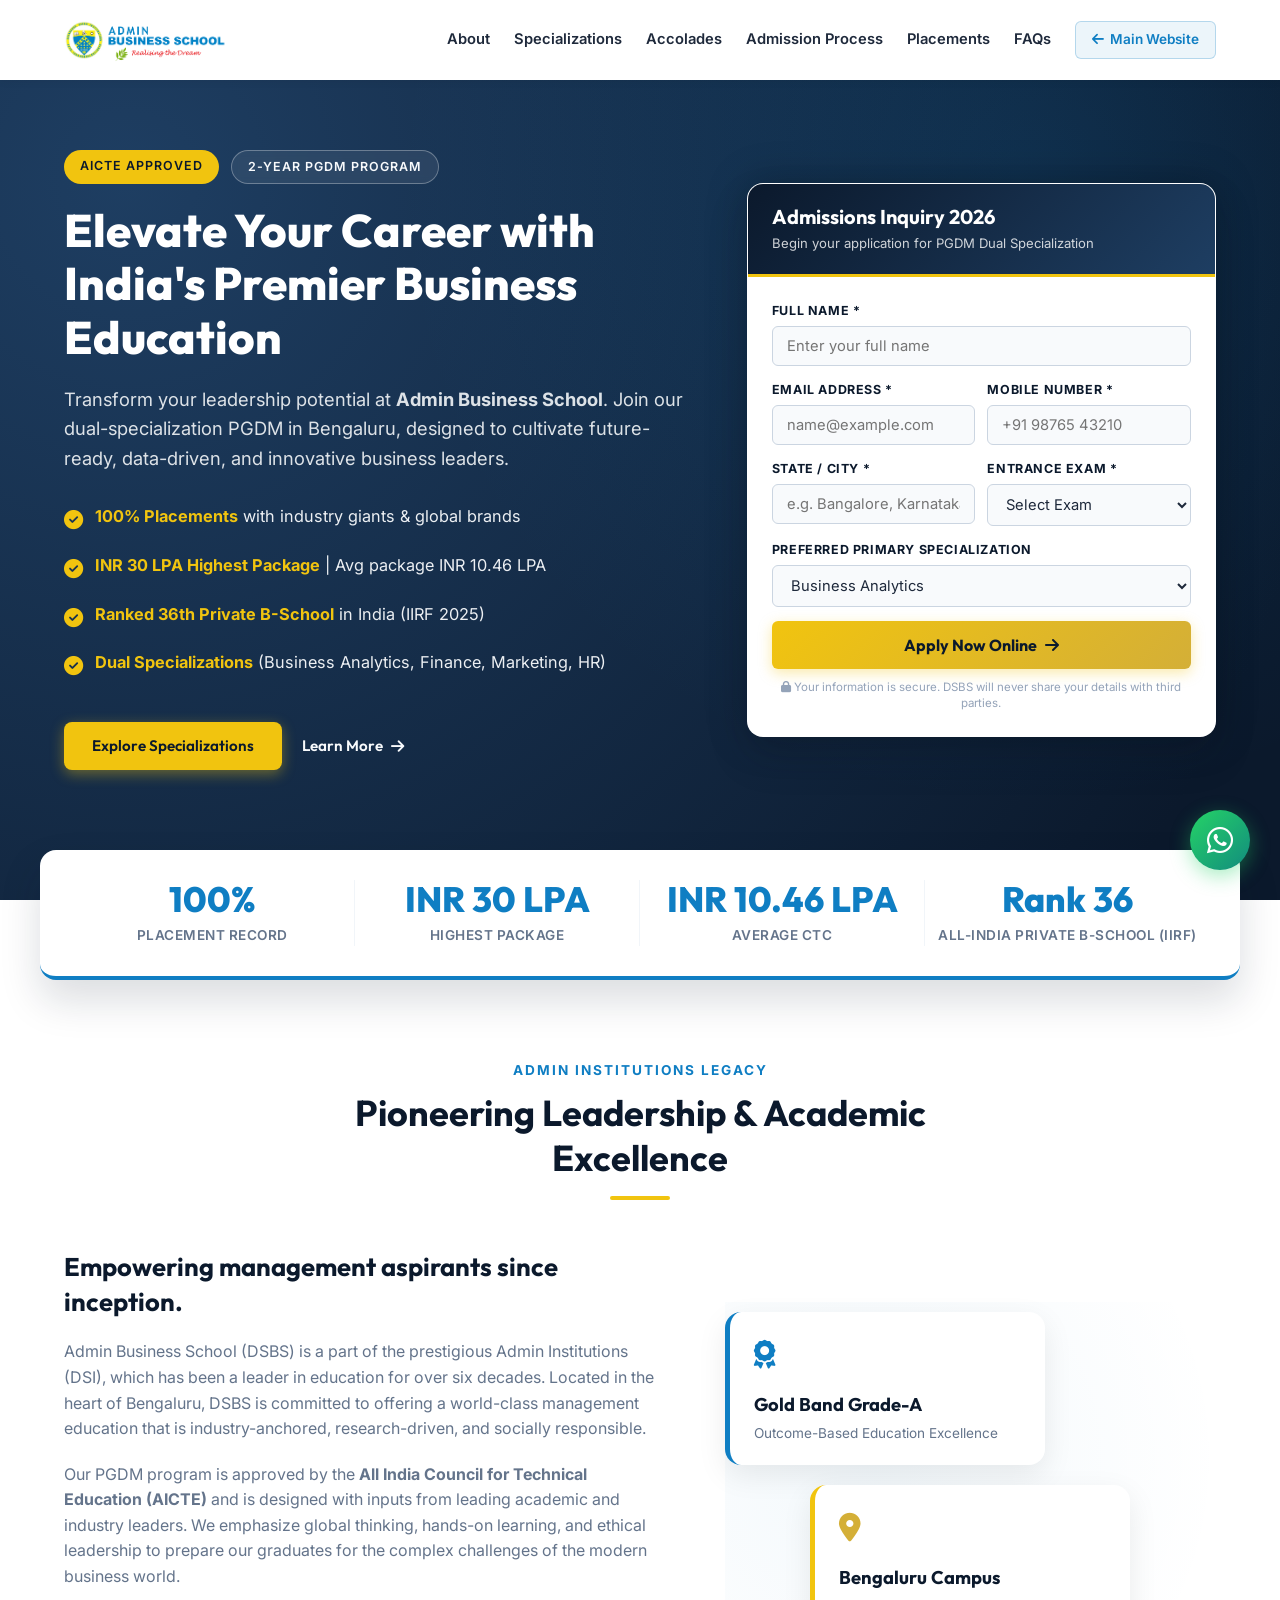
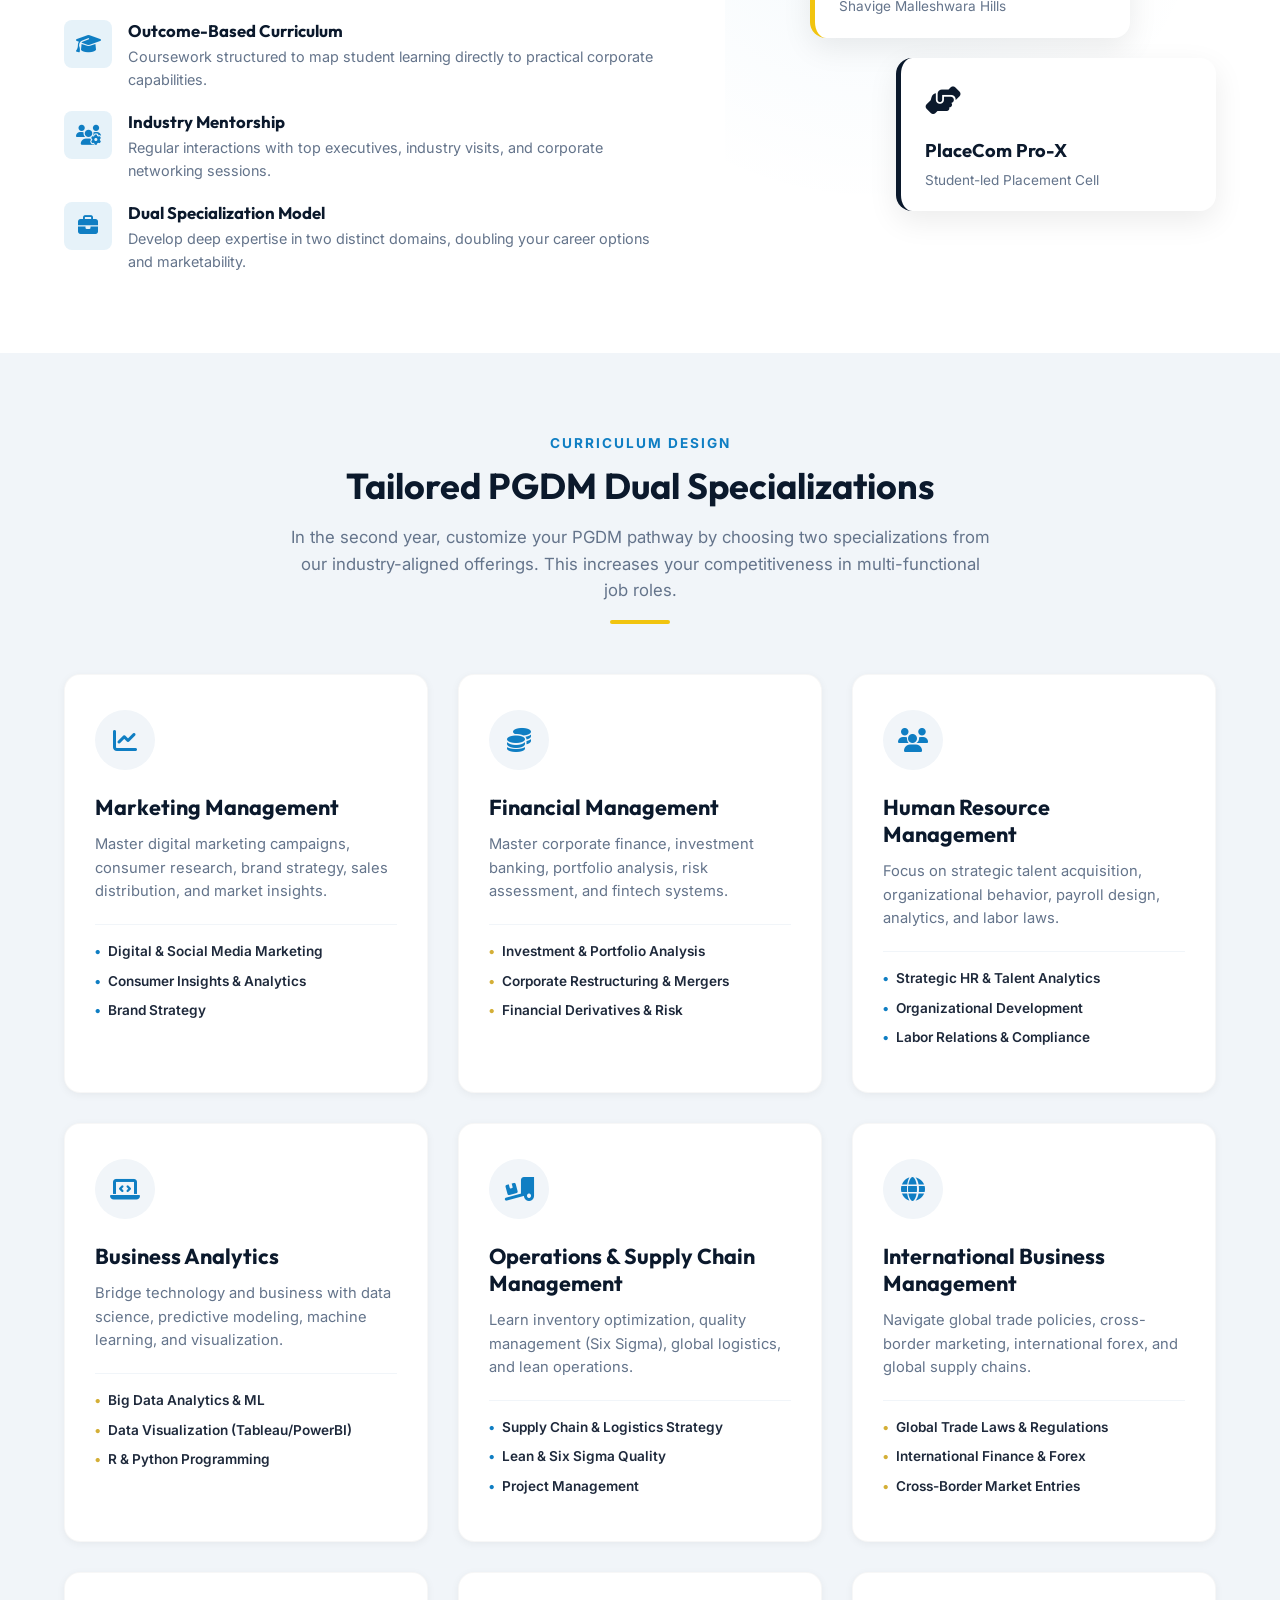
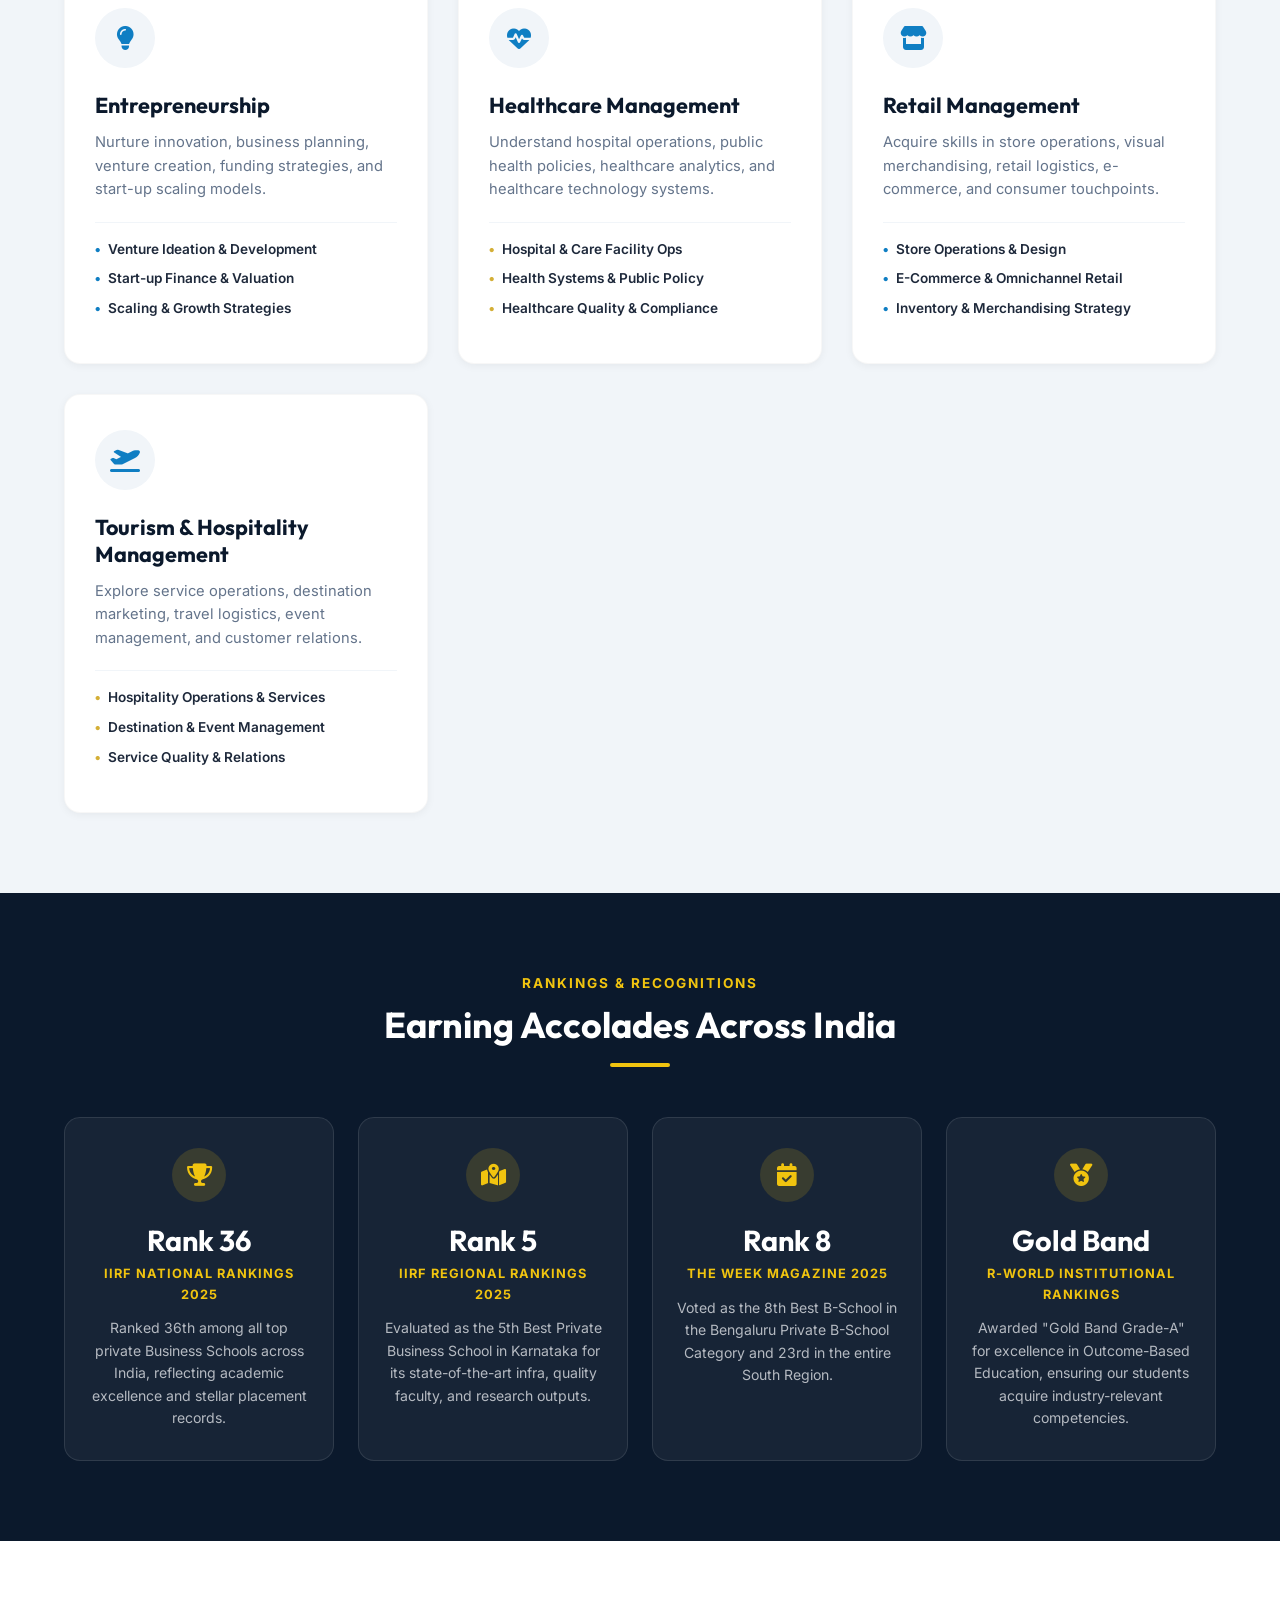
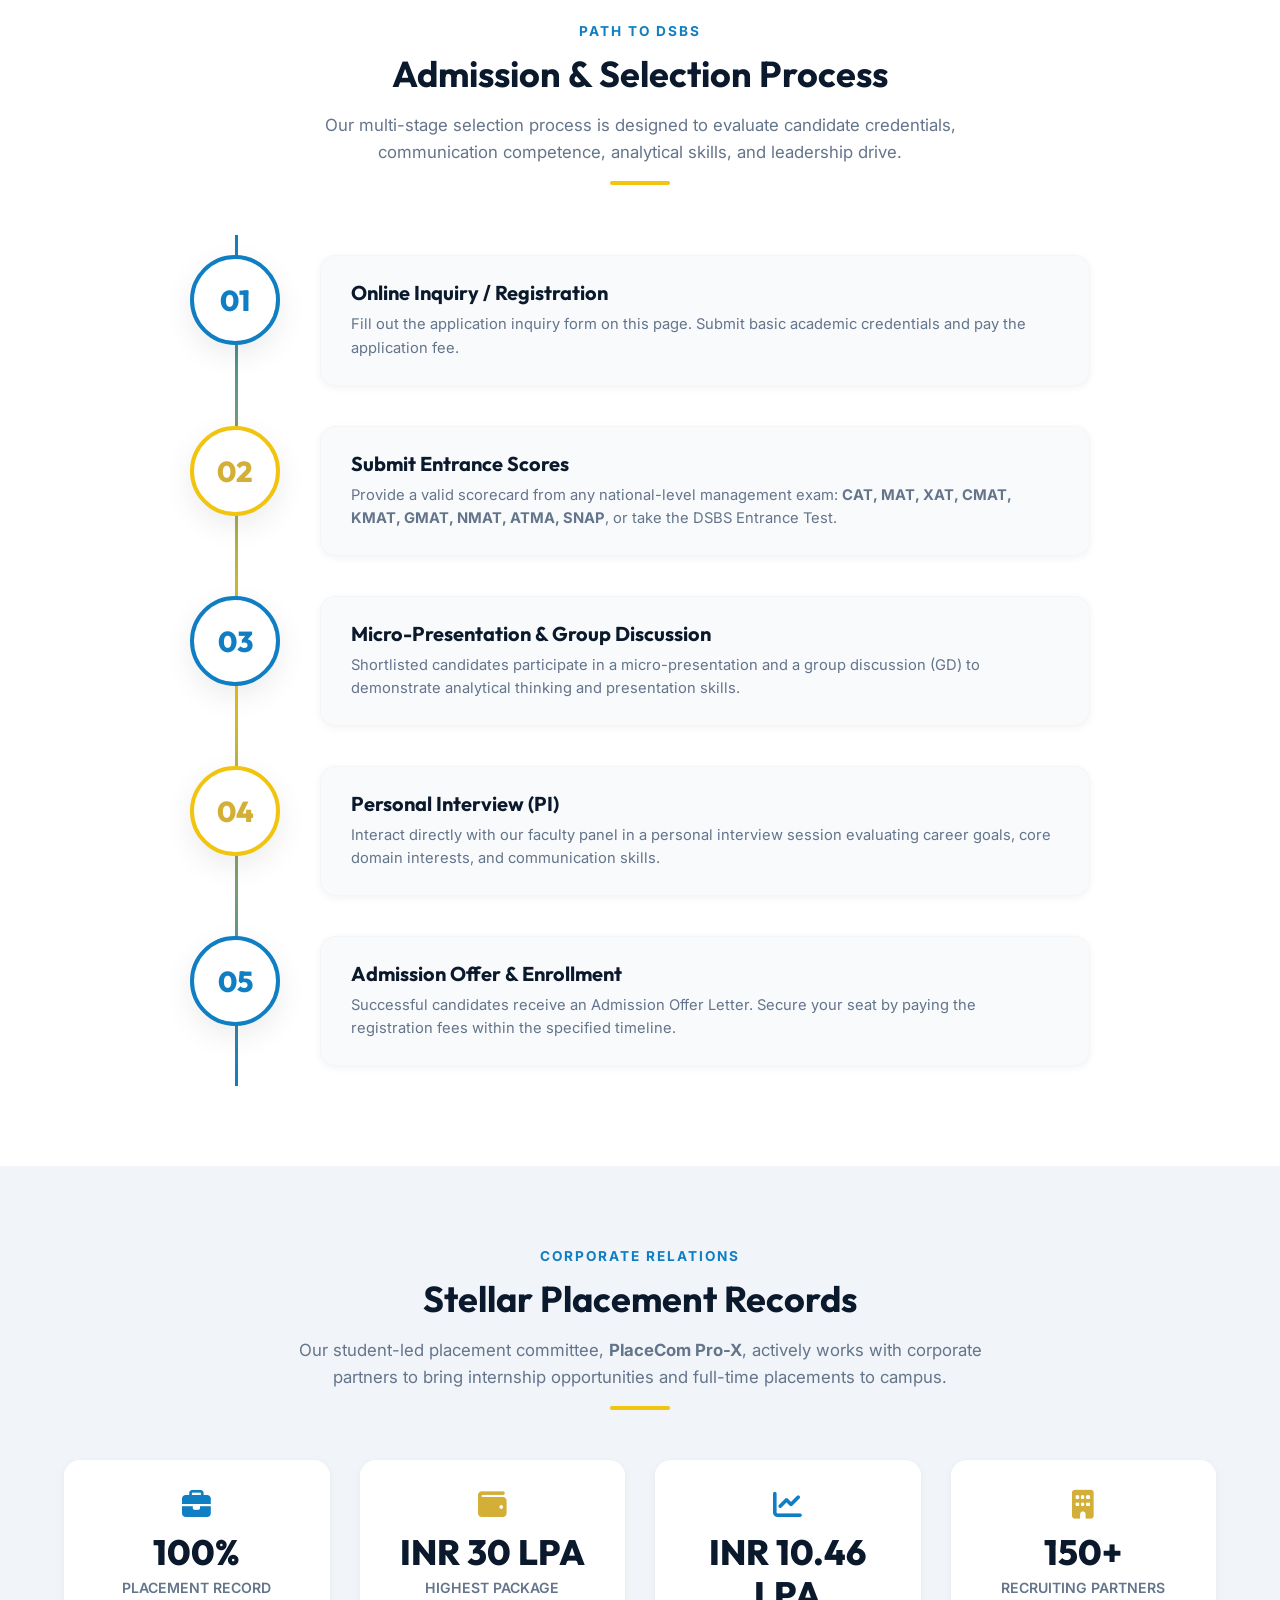
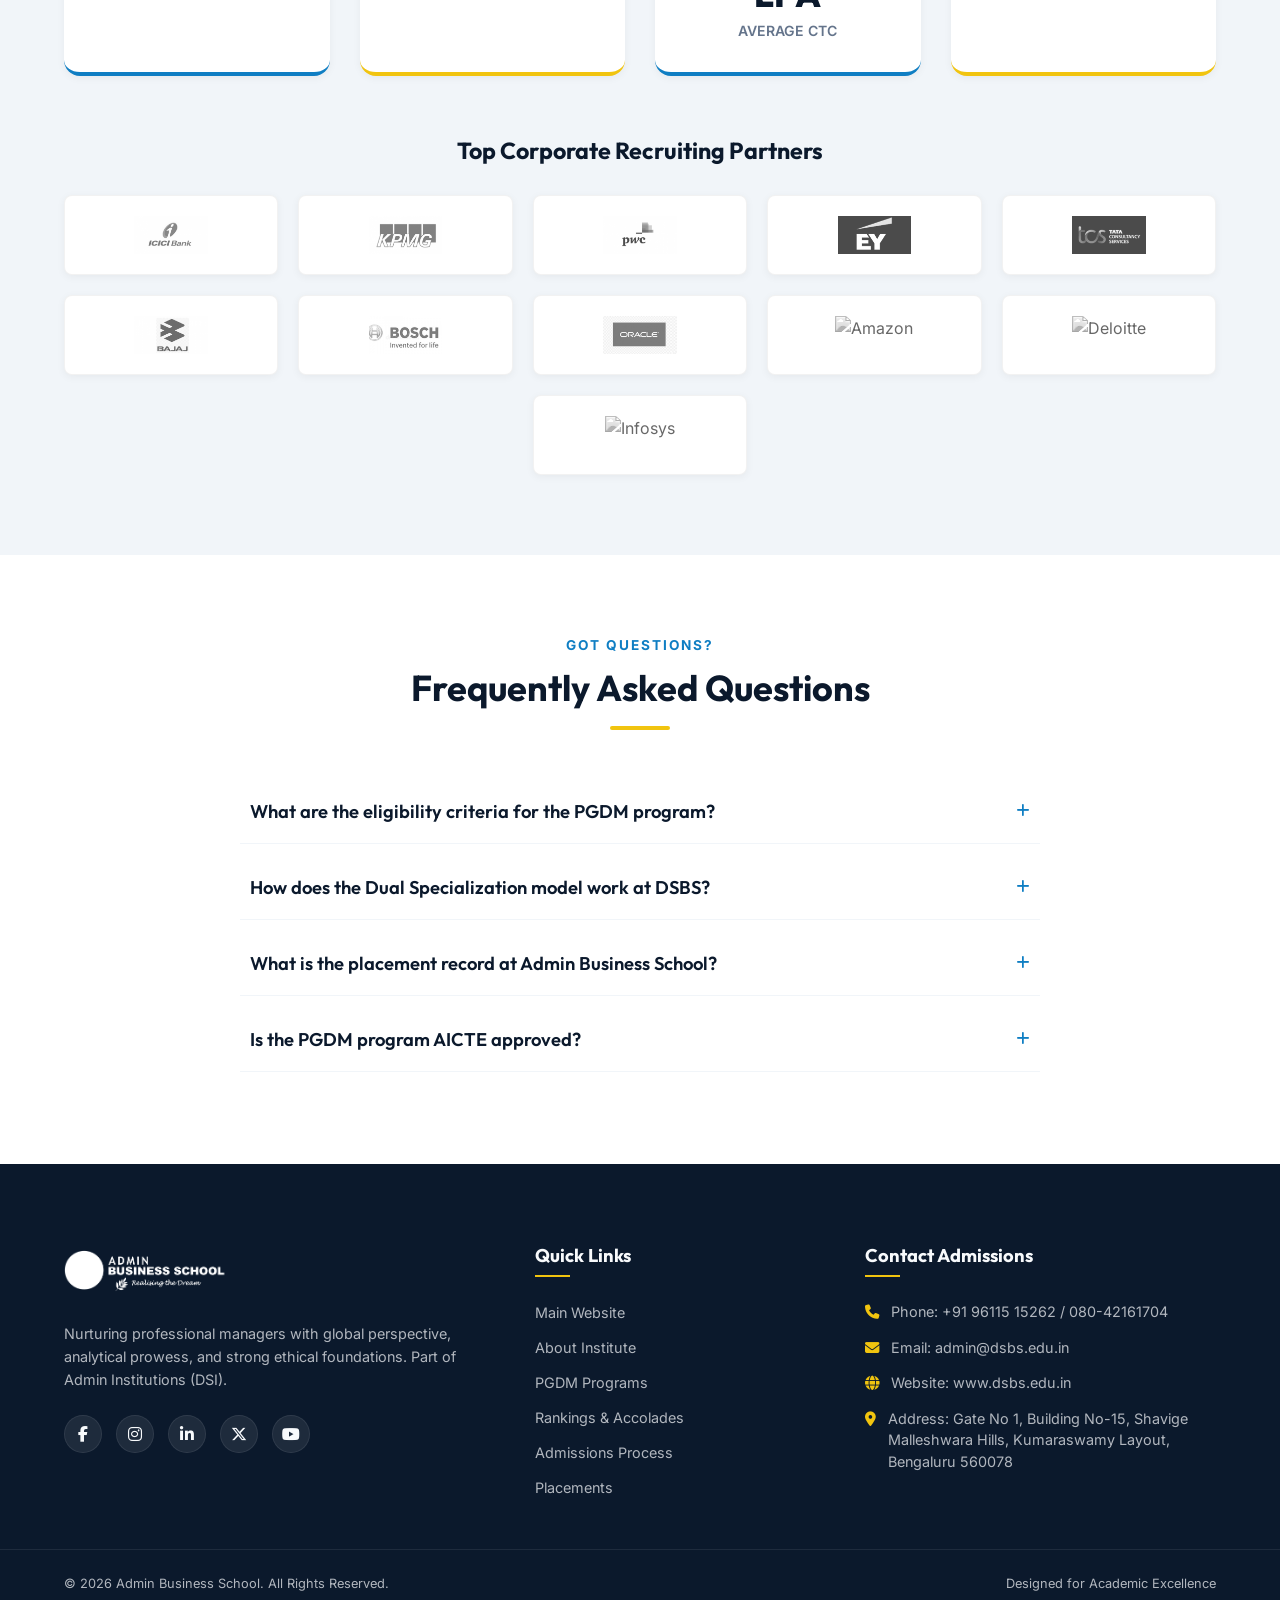
==== commit 1b8fb52b: "fix(branding): replace Dayananda Sagar with Admin across all pages and update email to admin@dsbs.ed" ====
--- a/apply-now/index.html
+++ b/apply-now/index.html
@@ -3,8 +3,8 @@
 <head>
     <meta charset="UTF-8">
     <meta name="viewport" content="width=device-width, initial-scale=1.0, shrink-to-fit=no">
-    <meta name="description" content="Apply for AICTE Approved PGDM Admission 2026-28 at Dayananda Sagar Business School (DSBS) Bangalore. 100% placements, INR 30 LPA highest package, dual specializations.">
-    <title>Dayananda Sagar Business School (DSBS) - PGDM Admissions 2026</title>
+    <meta name="description" content="Apply for AICTE Approved PGDM Admission 2026-28 at Admin Business School (DSBS) Bangalore. 100% placements, INR 30 LPA highest package, dual specializations.">
+    <title>Admin Business School (DSBS) - PGDM Admissions 2026</title>
     
     <!-- Favicon -->
     <link rel="icon" type="image/png" sizes="16x16" href="../images/dsblogo-1.png">
@@ -28,7 +28,7 @@
     <!-- NAVIGATION BAR -->
     <header class="navbar" id="navbar">
         <div class="nav-container">
-            <a href="../index.html" class="logo" id="logo-link" title="Dayananda Sagar Business School">
+            <a href="../index.html" class="logo" id="logo-link" title="Admin Business School">
                 <img src="../images/dsblogo-1.png" alt="DSBS Logo" class="header-logo-img">
             </a>
             
@@ -84,7 +84,7 @@
                 <h1 class="hero-title">Elevate Your Career with India's Premier Business Education</h1>
                 
                 <p class="hero-subtitle">
-                    Transform your leadership potential at <strong>Dayananda Sagar Business School</strong>. Join our dual-specialization PGDM in Bengaluru, designed to cultivate future-ready, data-driven, and innovative business leaders.
+                    Transform your leadership potential at <strong>Admin Business School</strong>. Join our dual-specialization PGDM in Bengaluru, designed to cultivate future-ready, data-driven, and innovative business leaders.
                 </p>
                 
                 <ul class="hero-features">
@@ -221,7 +221,7 @@
     <section class="about-section" id="about">
         <div class="container">
             <div class="section-header text-center">
-                <span class="sub-heading">Dayananda Sagar Institutions Legacy</span>
+                <span class="sub-heading">Admin Institutions Legacy</span>
                 <h2>Pioneering Leadership &amp; Academic Excellence</h2>
                 <div class="divider"></div>
             </div>
@@ -230,7 +230,7 @@
                 <div class="about-text-content">
                     <h3>Empowering management aspirants since inception.</h3>
                     <p>
-                        Dayananda Sagar Business School (DSBS) is a part of the prestigious Dayananda Sagar Institutions (DSI), which has been a leader in education for over six decades. Located in the heart of Bengaluru, DSBS is committed to offering a world-class management education that is industry-anchored, research-driven, and socially responsible.
+                        Admin Business School (DSBS) is a part of the prestigious Admin Institutions (DSI), which has been a leader in education for over six decades. Located in the heart of Bengaluru, DSBS is committed to offering a world-class management education that is industry-anchored, research-driven, and socially responsible.
                     </p>
                     <p>
                         Our PGDM program is approved by the <strong>All India Council for Technical Education (AICTE)</strong> and is designed with inputs from leading academic and industry leaders. We emphasize global thinking, hands-on learning, and ethical leadership to prepare our graduates for the complex challenges of the modern business world.
@@ -619,7 +619,7 @@
 
                 <div class="faq-item">
                     <button class="faq-question">
-                        <span>What is the placement record at Dayananda Sagar Business School?</span>
+                        <span>What is the placement record at Admin Business School?</span>
                         <span class="faq-icon"><i class="fa-solid fa-plus"></i></span>
                     </button>
                     <div class="faq-answer">
@@ -633,7 +633,7 @@
                         <span class="faq-icon"><i class="fa-solid fa-plus"></i></span>
                     </button>
                     <div class="faq-answer">
-                        <p>Yes, the 2-Year Post Graduate Diploma in Management (PGDM) program at Dayananda Sagar Business School is fully approved by the All India Council for Technical Education (AICTE), Ministry of Education, Government of India.</p>
+                        <p>Yes, the 2-Year Post Graduate Diploma in Management (PGDM) program at Admin Business School is fully approved by the All India Council for Technical Education (AICTE), Ministry of Education, Government of India.</p>
                     </div>
                 </div>
             </div>
@@ -653,13 +653,13 @@
                 <a href="../index.html" class="footer-logo-link">
                     <img src="../images/dsblogo-1.png" alt="DSBS Logo" class="footer-logo-img">
                 </a>
-                <p>Nurturing professional managers with global perspective, analytical prowess, and strong ethical foundations. Part of Dayananda Sagar Institutions (DSI).</p>
+                <p>Nurturing professional managers with global perspective, analytical prowess, and strong ethical foundations. Part of Admin Institutions (DSI).</p>
                 <div class="social-links">
-                    <a href="https://www.facebook.com/Dayananda-Sagar-Business-School-DSBS-102601089234953" target="_blank" rel="noopener" aria-label="Facebook"><i class="fa-brands fa-facebook-f"></i></a>
+                    <a href="https://www.facebook.com/Admin-Business-School-DSBS-102601089234953" target="_blank" rel="noopener" aria-label="Facebook"><i class="fa-brands fa-facebook-f"></i></a>
                     <a href="https://www.instagram.com/dsbs_pgdm/" target="_blank" rel="noopener" aria-label="Instagram"><i class="fa-brands fa-instagram"></i></a>
-                    <a href="https://www.linkedin.com/in/dayananda-sagar-business-school-dsbs-55bb971ba/" target="_blank" rel="noopener" aria-label="LinkedIn"><i class="fa-brands fa-linkedin-in"></i></a>
+                    <a href="https://www.linkedin.com/in/admin-business-school-dsbs-55bb971ba/" target="_blank" rel="noopener" aria-label="LinkedIn"><i class="fa-brands fa-linkedin-in"></i></a>
                     <a href="https://twitter.com/DSBSBangalore" target="_blank" rel="noopener" aria-label="Twitter"><i class="fa-brands fa-x-twitter"></i></a>
-                    <a href="https://youtube.com/@dayanandsagarbusinessschoo6026" target="_blank" rel="noopener" aria-label="YouTube"><i class="fa-brands fa-youtube"></i></a>
+                    <a href="https://youtube.com/@adminbusinessschool6026" target="_blank" rel="noopener" aria-label="YouTube"><i class="fa-brands fa-youtube"></i></a>
                 </div>
             </div>
 
@@ -678,14 +678,14 @@
             <div class="footer-contact">
                 <h3>Contact Admissions</h3>
                 <p><i class="fa-solid fa-phone"></i> <span>Phone: <a href="tel:+919611515262">+91 96115 15262</a> / <a href="tel:08042161704">080-42161704</a></span></p>
-                <p><i class="fa-solid fa-envelope"></i> <span>Email: <a href="mailto:admissions@dsbs.edu.in">admissions@dsbs.edu.in</a></span></p>
+                <p><i class="fa-solid fa-envelope"></i> <span>Email: <a href="mailto:admin@dsbs.edu.in">admin@dsbs.edu.in</a></span></p>
                 <p><i class="fa-solid fa-globe"></i> <span>Website: <a href="../index.html">www.dsbs.edu.in</a></span></p>
                 <p><i class="fa-solid fa-location-dot"></i> <span>Address: Gate No 1, Building No-15, Shavige Malleshwara Hills, Kumaraswamy Layout, Bengaluru 560078</span></p>
             </div>
         </div>
         <div class="footer-bottom">
             <div class="container footer-bottom-flex">
-                <p>&copy; 2026 Dayananda Sagar Business School. All Rights Reserved.</p>
+                <p>&copy; 2026 Admin Business School. All Rights Reserved.</p>
                 <p>Designed for Academic Excellence</p>
             </div>
         </div>
--- a/assets/css/apply-now.css
+++ b/assets/css/apply-now.css
@@ -1,6 +1,6 @@
 /* ==========================================================================
-   Dayananda Sagar Business School (DSBS) - Apply Now Design System & Styles
-   Direct Replica of https://dsbs.edu.in/apply-now/
+   Admin Business School (DSBS) - Apply Now Design System & Styles
+   Direct Replica of Apply Now Page
    ========================================================================== */
 
 /* 1. VARIABLES & THEME CONFIGURATION */
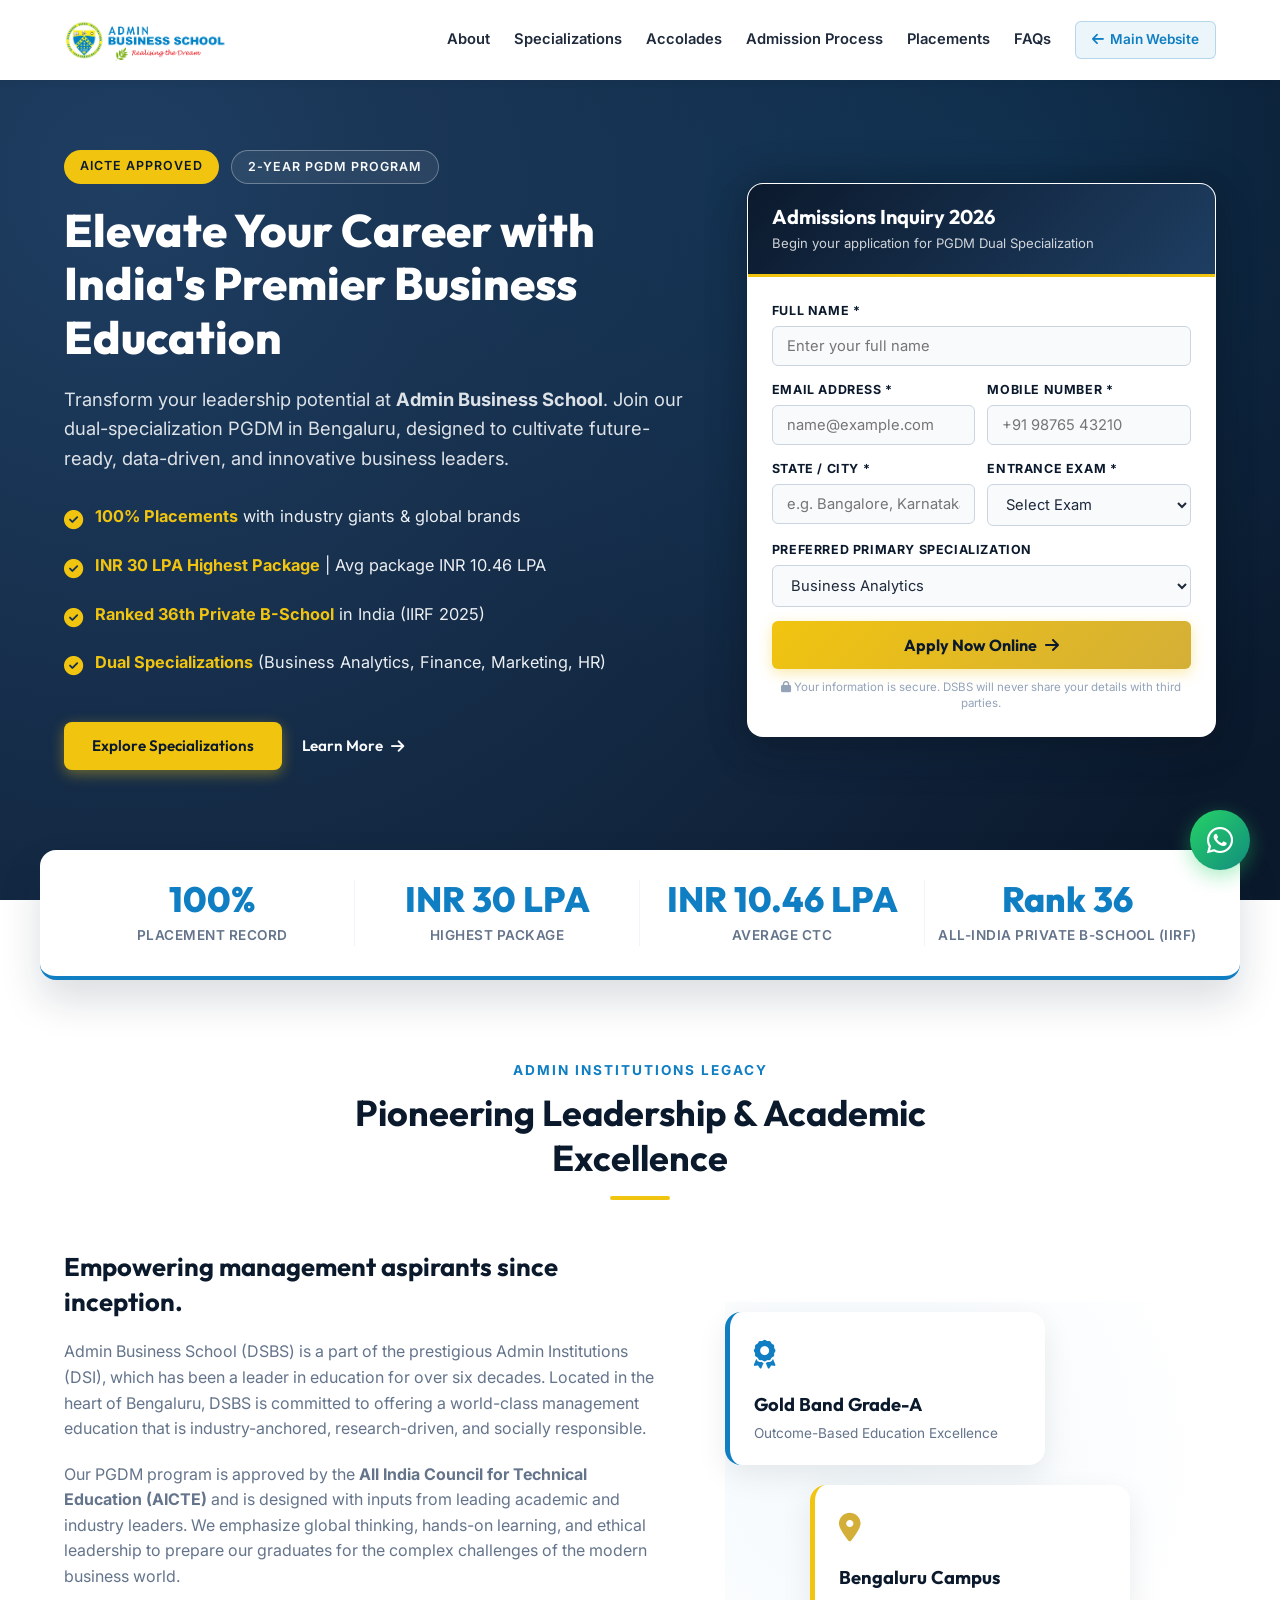
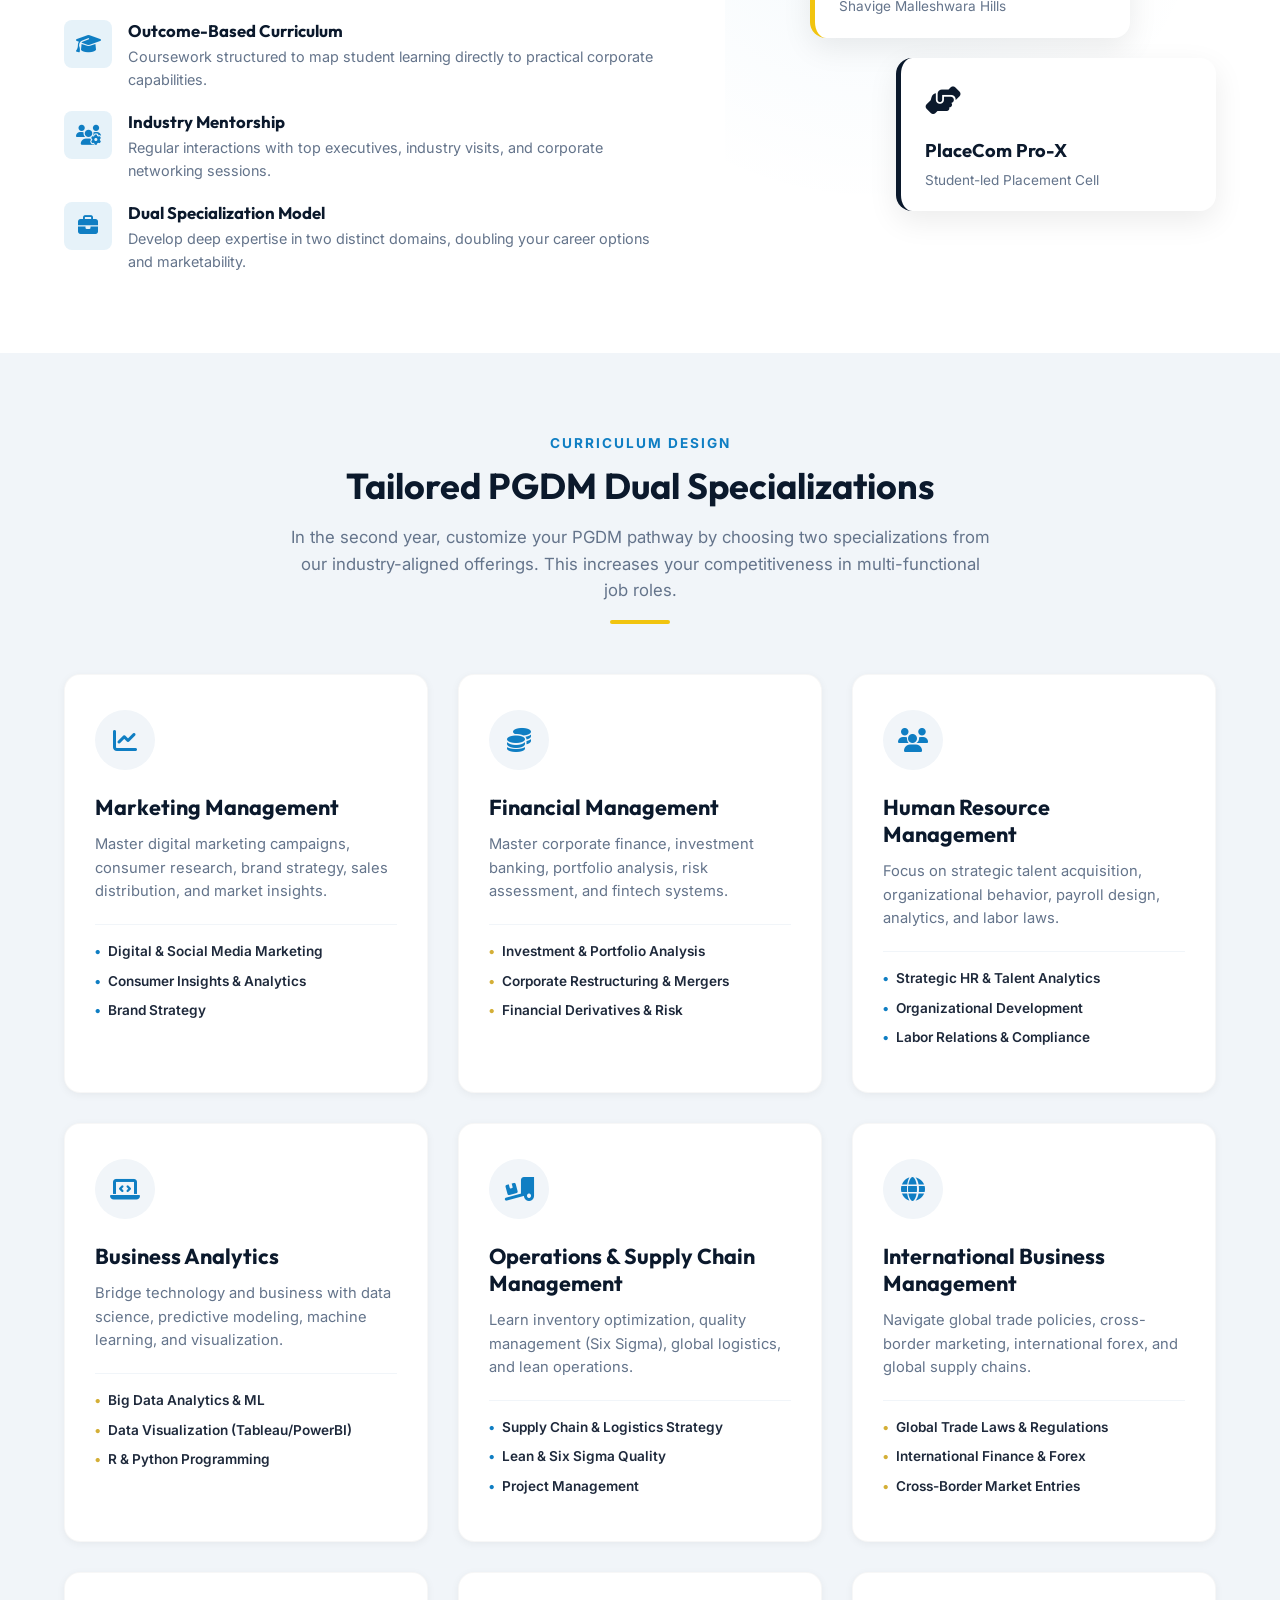
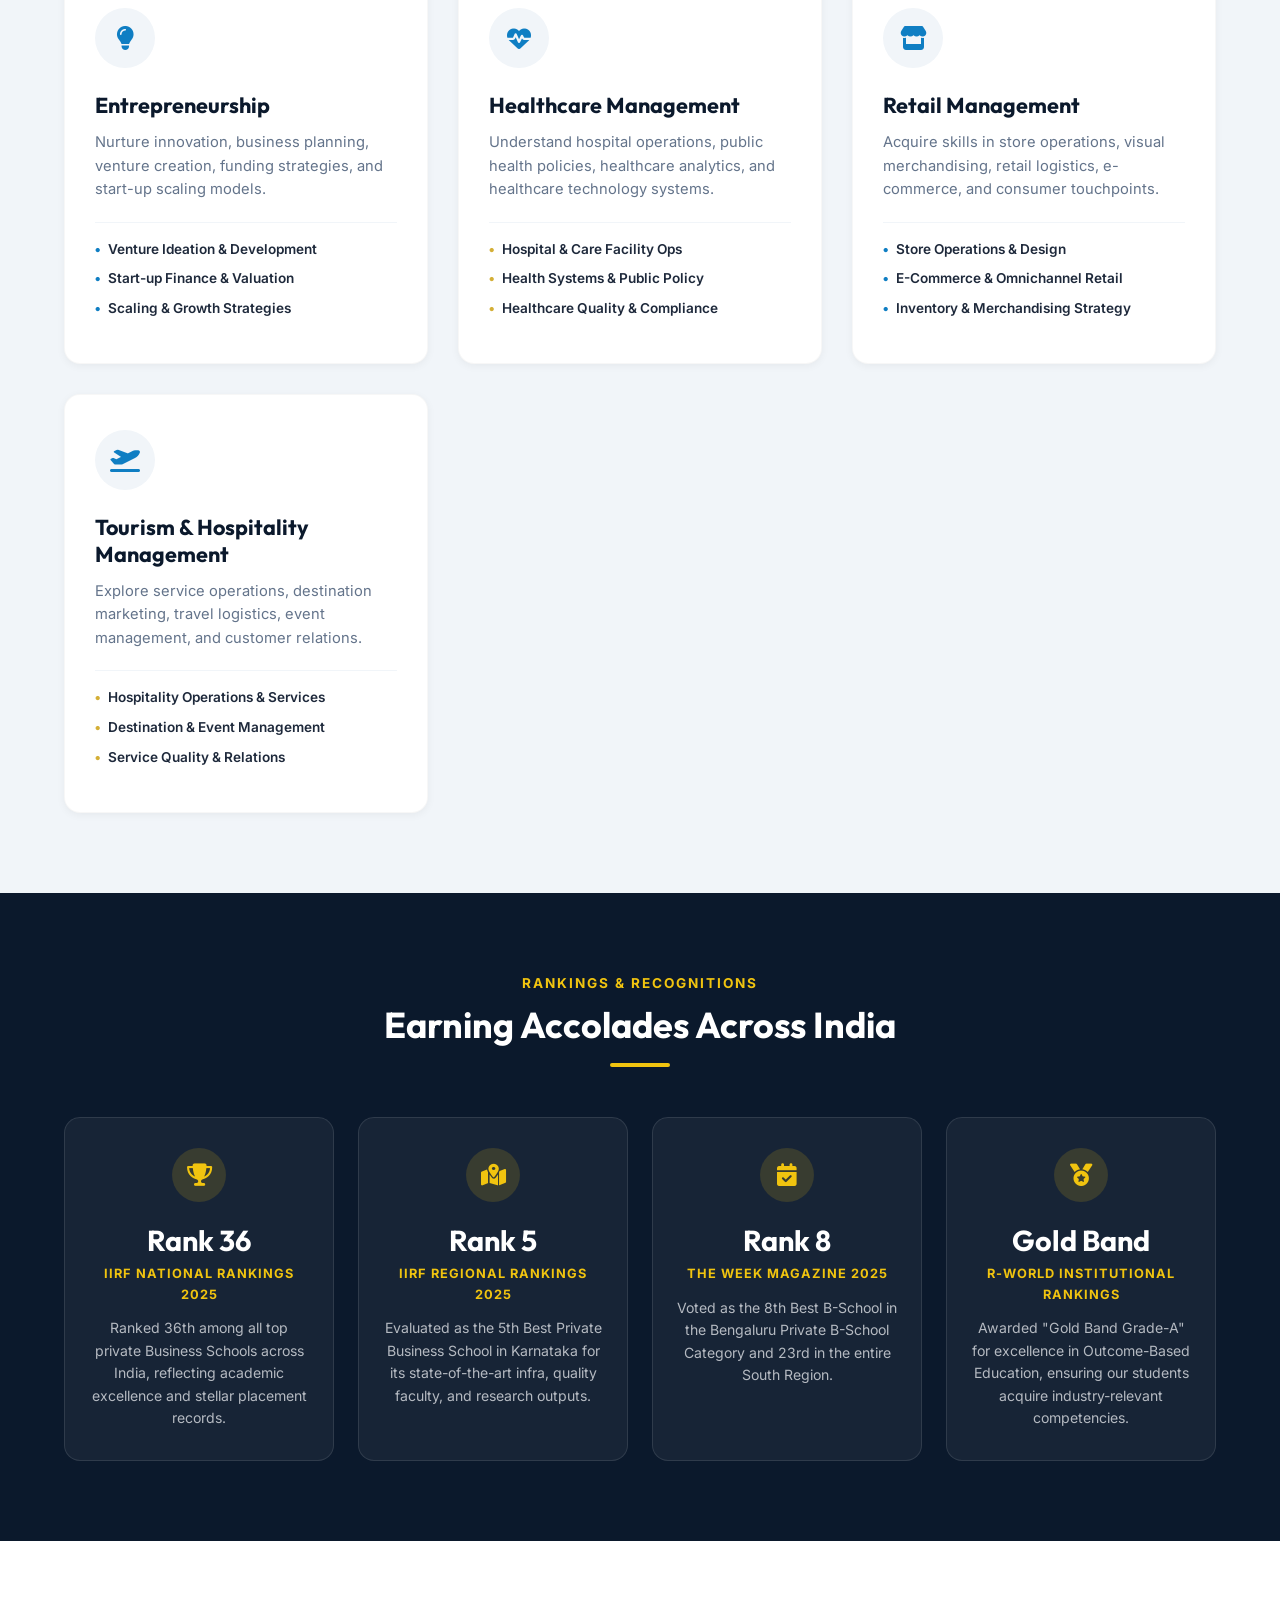
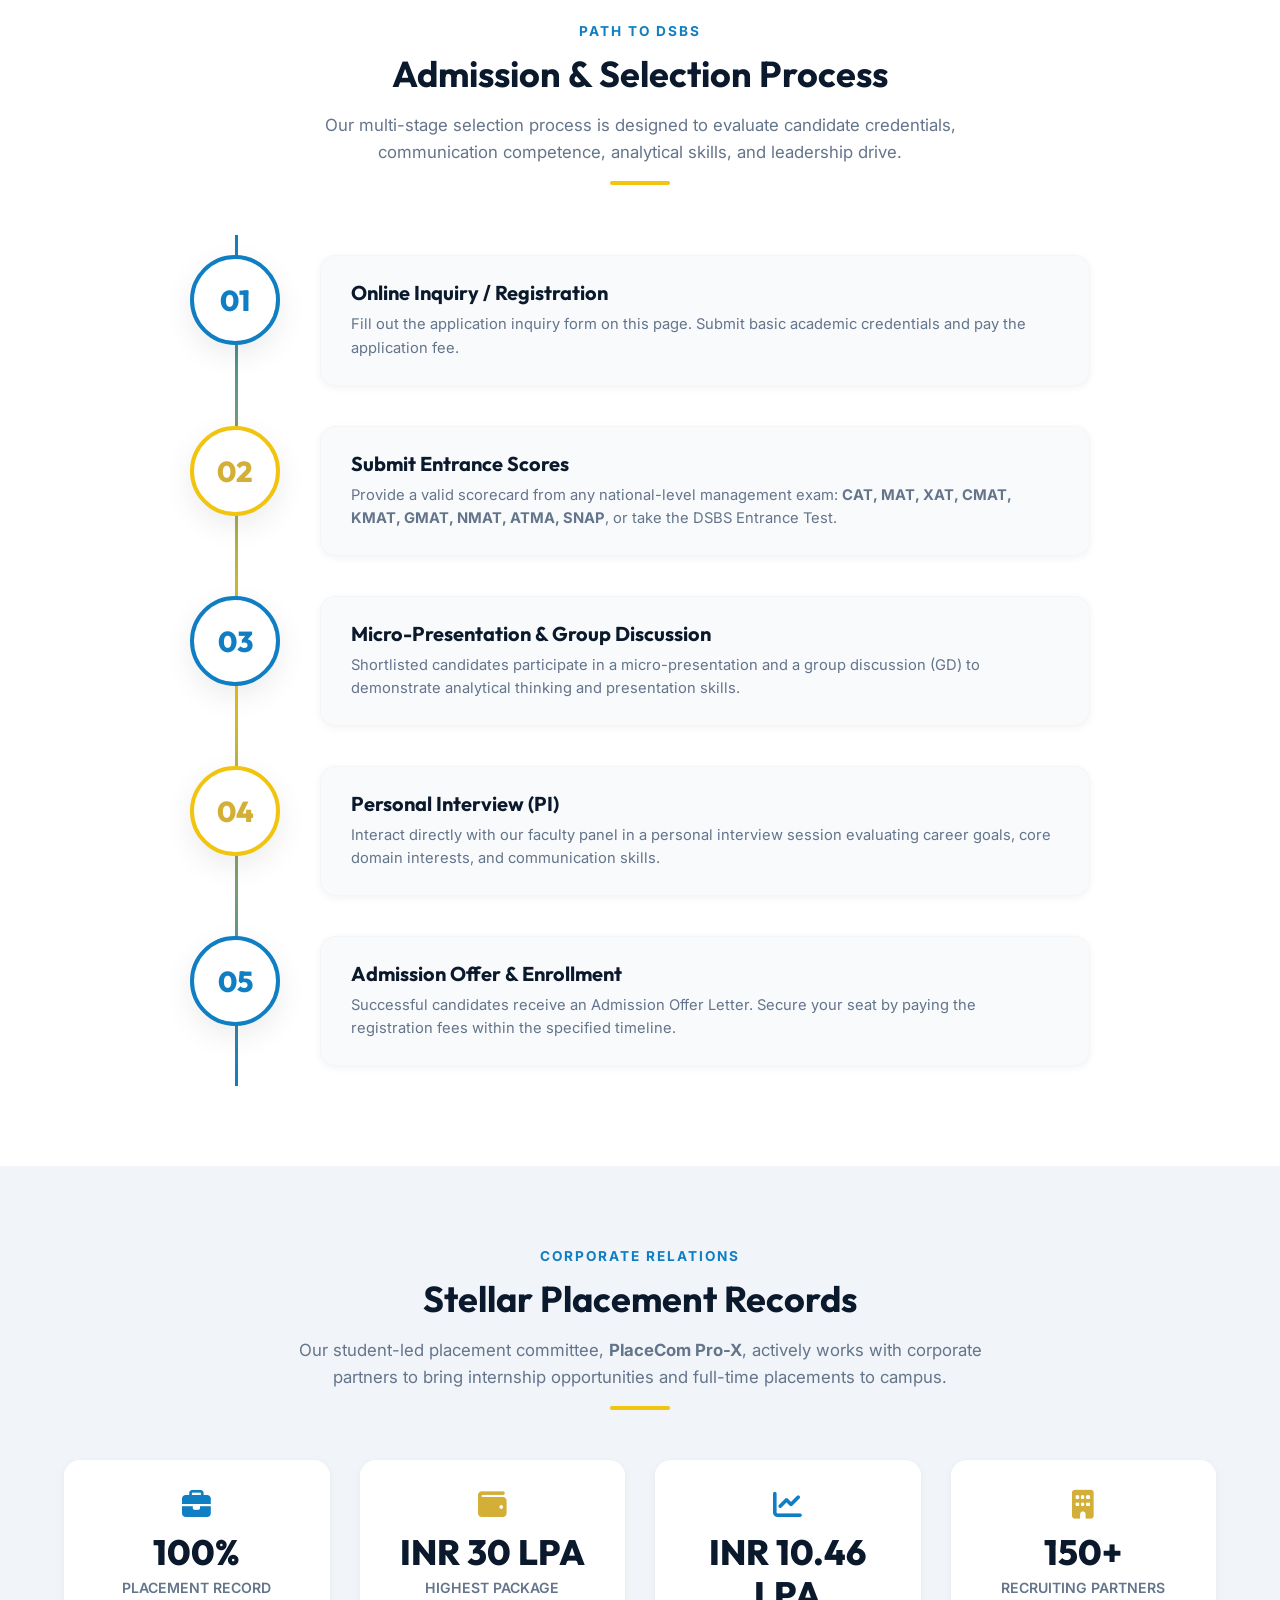
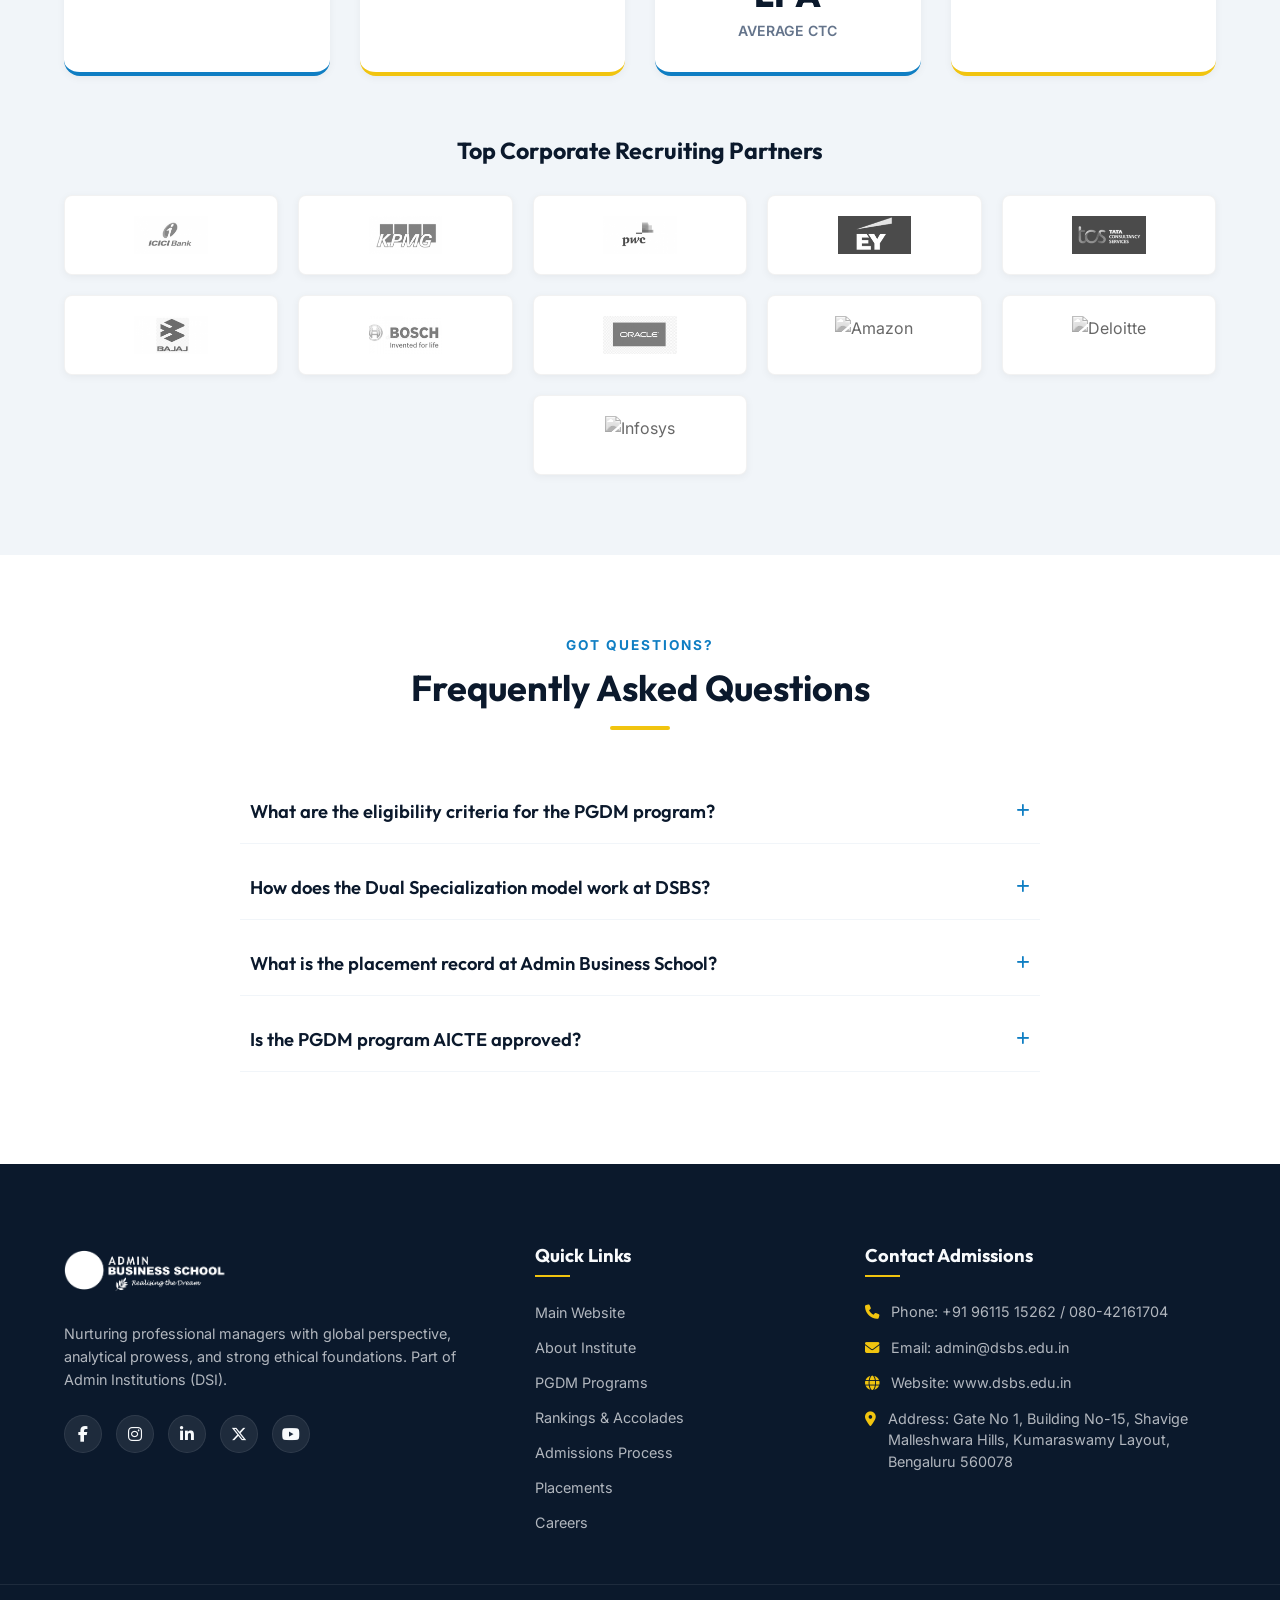
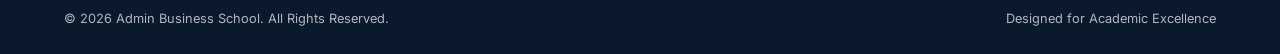
==== commit ec9ceab4: "feat(careers): replace Guru Vishishta category with Career containing full job data and update brand" ====
--- a/apply-now/index.html
+++ b/apply-now/index.html
@@ -672,6 +672,7 @@
                     <li><a href="#rankings">Rankings &amp; Accolades</a></li>
                     <li><a href="#admissions">Admissions Process</a></li>
                     <li><a href="#placements">Placements</a></li>
+                    <li><a href="../careers.html">Careers</a></li>
                 </ul>
             </div>
 
